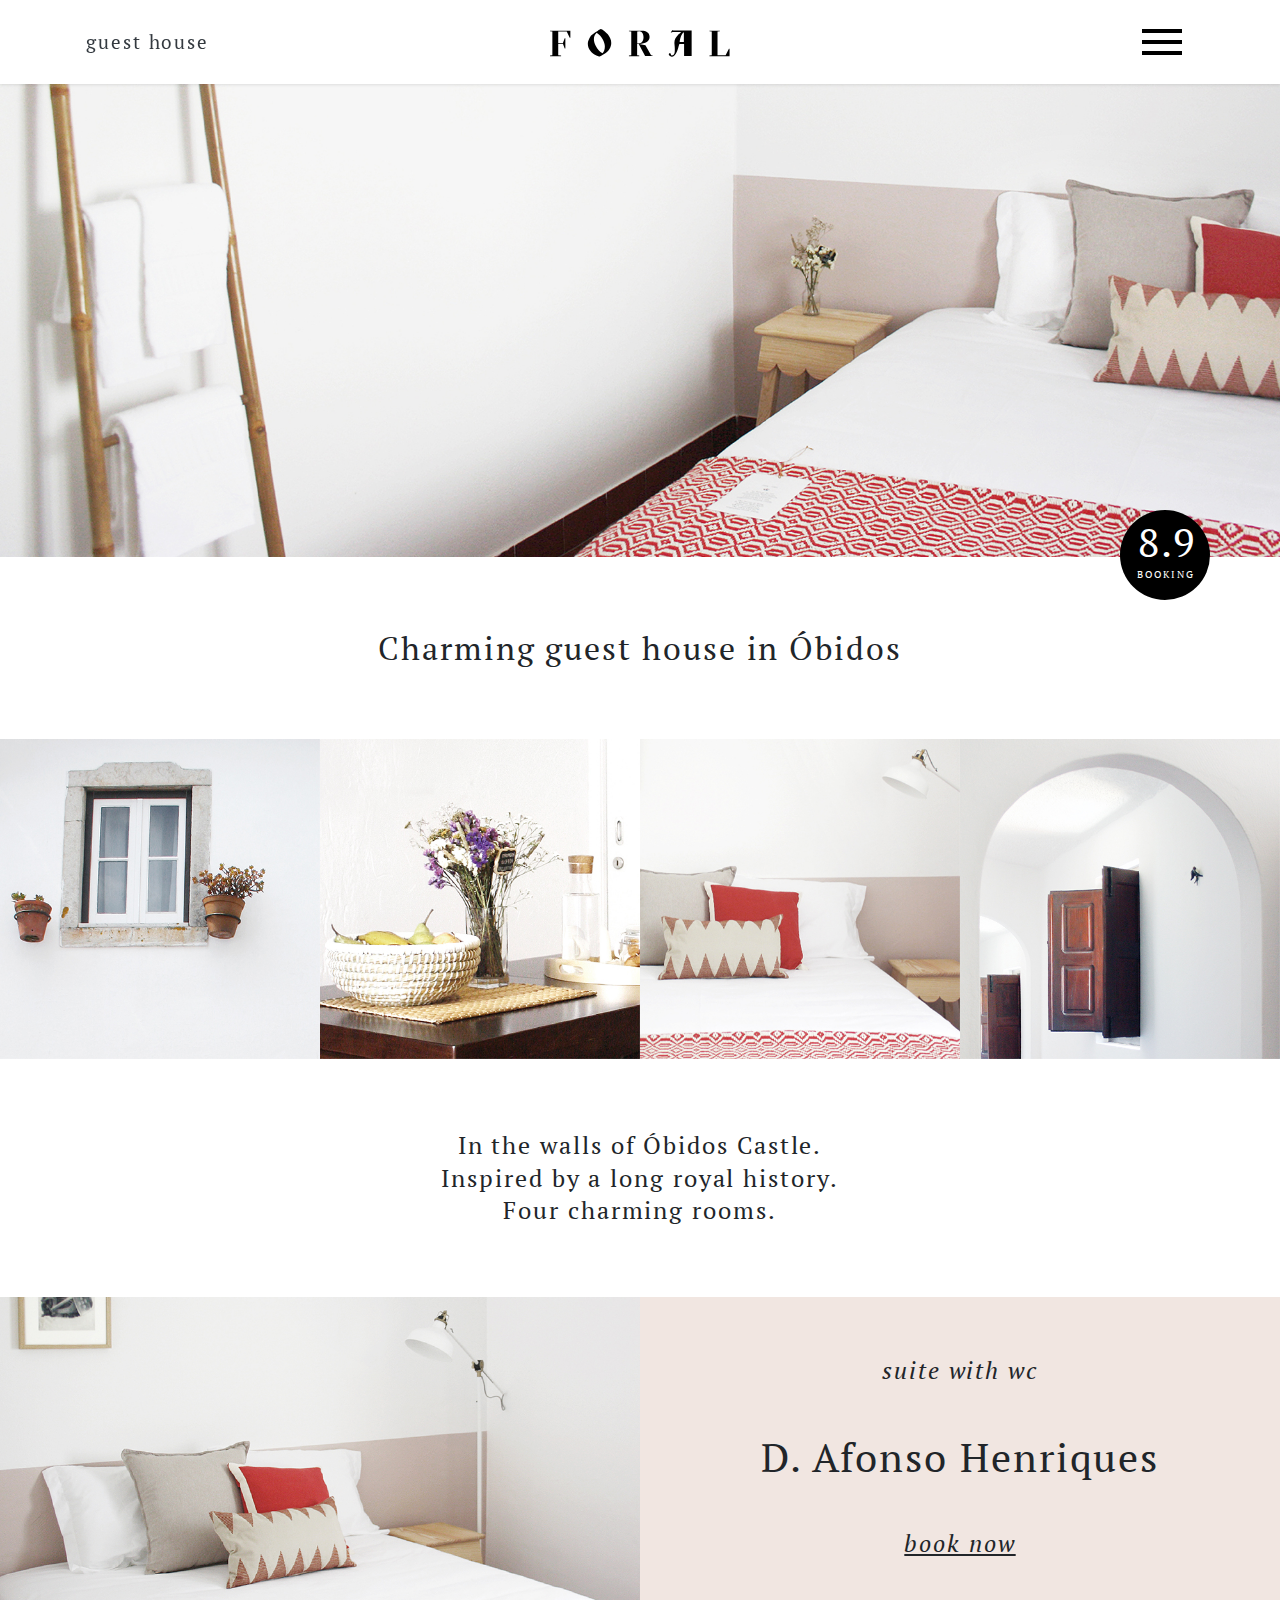
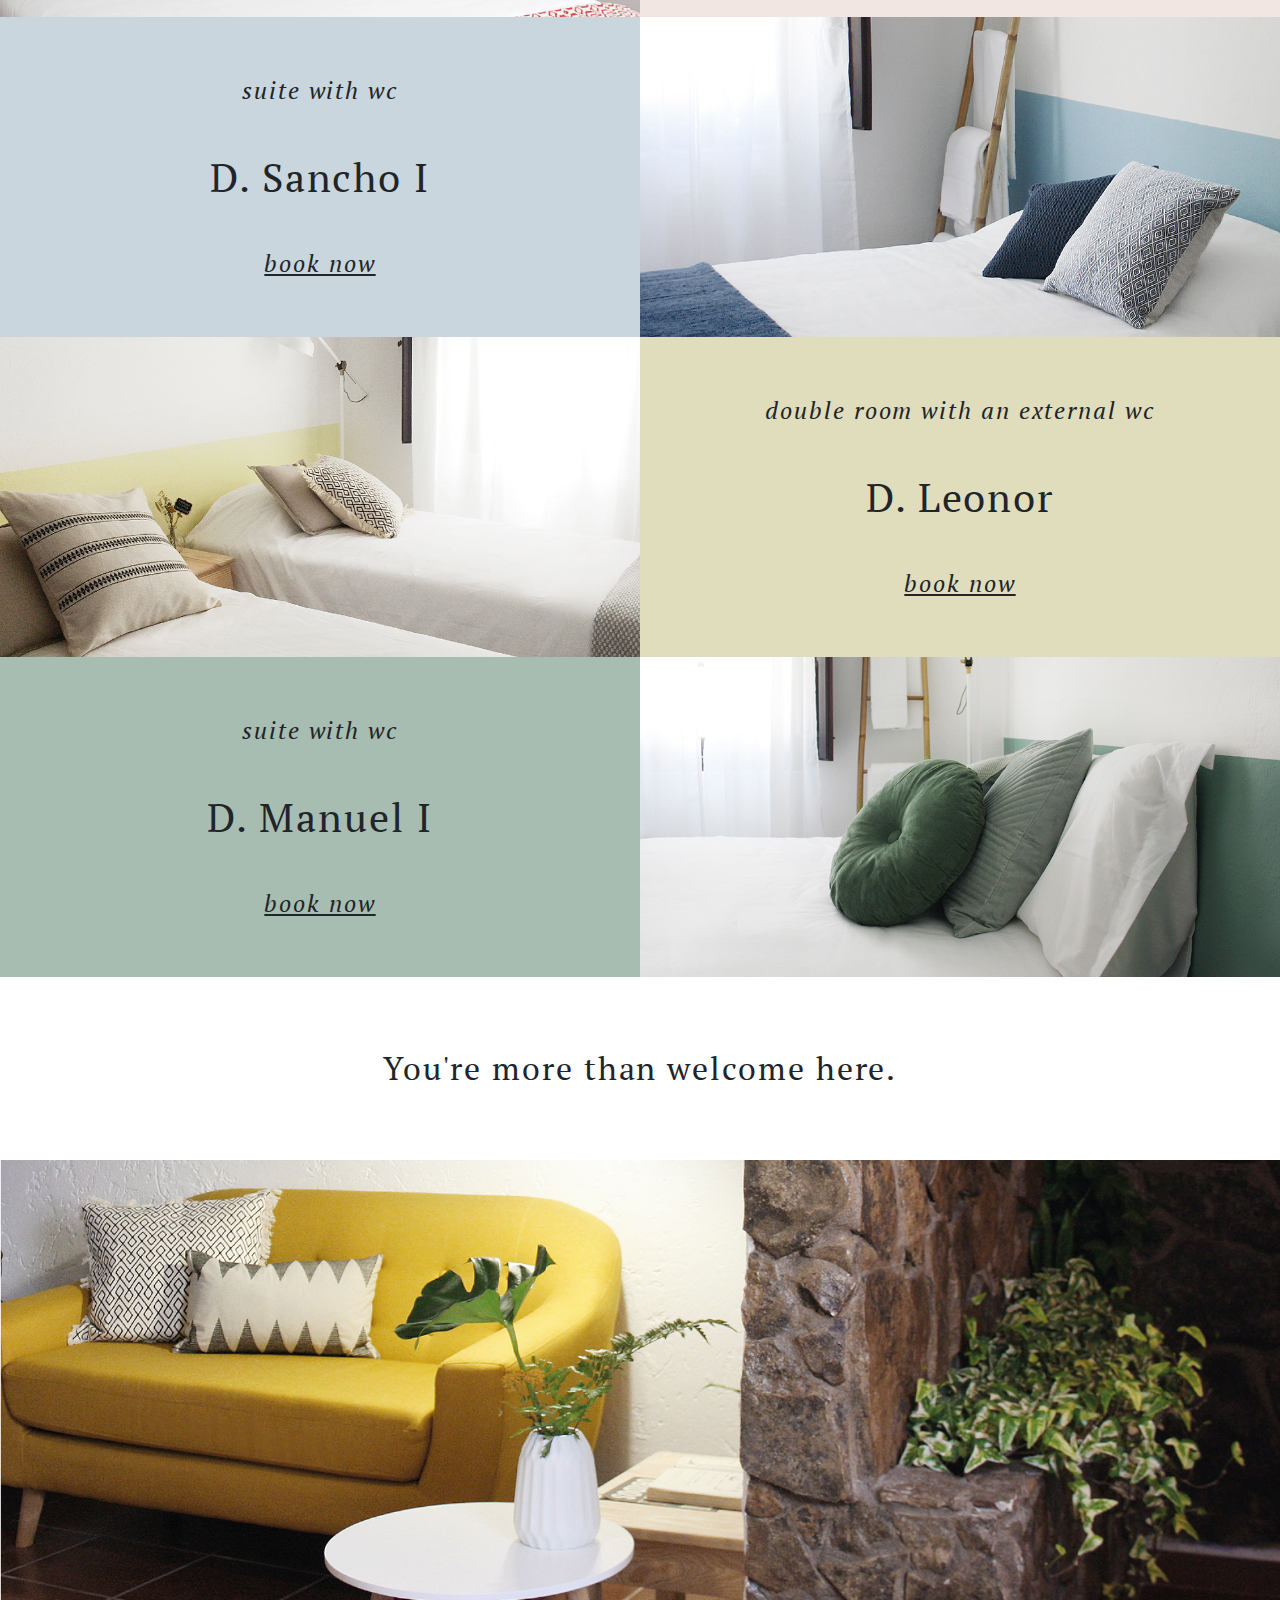
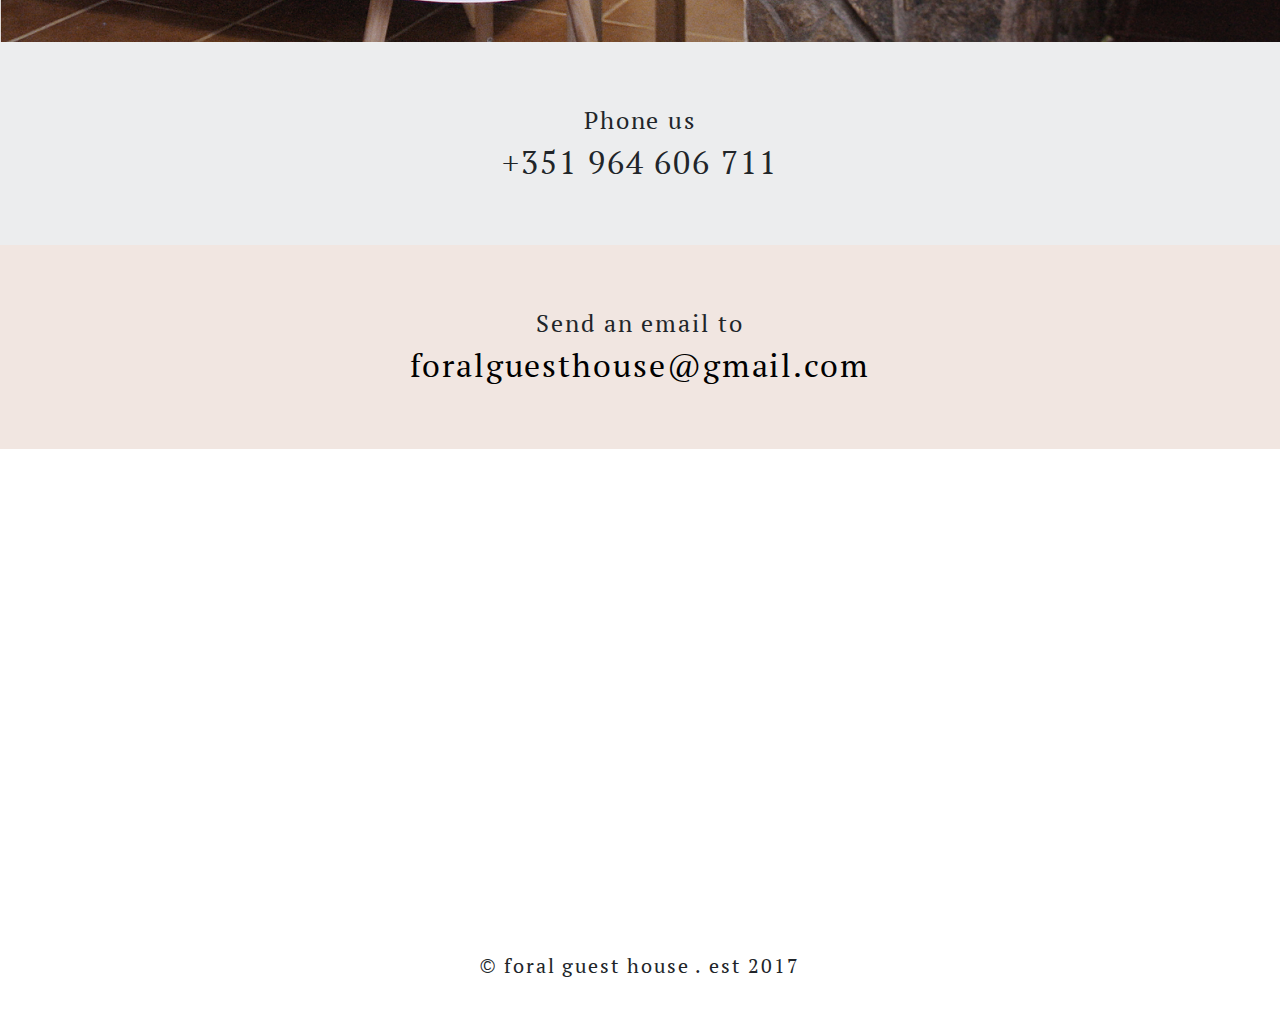
==== guest-house/index.html @ d3334f5c "Adds index page." ====
<!DOCTYPE html><html lang="en"><head><meta charset="utf-8"><meta name="viewport" content="width=device-width,initial-scale=1,shrink-to-fit=no"><title>Foral - Guest House</title><link href="http://adega-do-ramada.com/guest-house/" rel="canonical"><meta property="og:title" content="Foral Guest House"><meta property="og:url" content="http://adega-do-ramada.com/guest-house"><meta property="og:type" content="website"><meta property="og:description" content="Charming guest house in Óbidos."><meta property="og:image" content="images/foral-bedroom.jpg"><link href="https://fonts.googleapis.com/css?family=PT+Serif:400,400i,700" rel="stylesheet"><link rel="stylesheet" href="main.min.css"></head><body><nav class="navbar fixed-top navbar-light bg-white py-md-3 px-md-5"><div class="container px-0 px-md-3"><div class="d-flex align-items-center justify-content-between w-100"><div class="d-none d-md-block w-25"><a href="#" class="text-dark back-to-top">guest house</a></div><div class="w-50 d-flex justify-content-md-center"><a href="#" class="back-to-top"><img class="ar-logo" src="logo.svg" width="180"></a></div><div class="w-25 d-flex justify-content-end dropdown"><button type="button" class="btn btn-light bg-white border-0" data-toggle="dropdown"><img src="../menu.svg" height="40"></button><div class="dropdown-menu dropdown-menu-right border-0 text-center pb-0"><a class="dropdown-item" href="#rooms">rooms</a> <a class="dropdown-item" href="#contacts">book now</a> <a class="dropdown-item" href="#find-us">find us</a><div class="dropdown-divider m-0"></div><a class="dropdown-item py-4" href="/restaurant">restaurant</a><div class="dropdown-divider m-0"></div><div class="py-4"><a href="#" class="back-to-top"><img src="../symbol.svg" height="30"></a></div></div></div></div></div></nav><img src="images/foral-bedroom.jpg" class="img-fluid" alt="Foral Guest House"><div class="container position-relative"><div class="position-absolute rating-wrapper"><div class="rating text-center position-relative"><div class="h1 pl-1">8.9</div><small class="text-uppercase position-absolute">booking</small></div></div><div class="d-flex-column align-items-center justify-content-center my-5"><h2 class="text-center py-4 mb-0">Charming guest house in Óbidos</h2></div></div><div class="row no-gutters"><div class="col-6 col-md-3"><img src="images/foral-1.jpg" class="img-fluid" alt="Foral Guest House"></div><div class="col-6 col-md-3"><img src="images/foral-2.jpg" class="img-fluid" alt="Foral Guest House"></div><div class="col-6 col-md-3"><img src="images/foral-3.jpg" class="img-fluid" alt="Foral Guest House"></div><div class="col-6 col-md-3"><img src="images/foral-4.jpg" class="img-fluid" alt="Foral Guest House"></div></div><div class="d-flex-column align-items-center justify-content-center my-5"><h4 class="text-center mb-1 pt-4 font-weight-thin font-size-sm">In the walls of Óbidos Castle.</h4><h4 class="text-center mb-1 font-weight-thin font-size-sm">Inspired by a long royal history.</h4><h4 class="text-center mb-1 pb-4 font-weight-thin font-size-sm">Four charming rooms.</h4></div><div id="rooms" class="row no-gutters"><div class="col-12 col-md-6"><img src="images/foral-d-afonso-henriques.jpg" class="img-fluid" alt="Foral Guest House"></div><div class="col-12 col-md-6 text-center bg-salmon"><div class="d-flex flex-column align-items-center justify-content-center h-100 py-4 py-md-0"><h4 class="font-weight-thin font-italic m-0 font-size-sm">suite with wc</h4><h2 class="font-weight-normal h1 my-3 my-md-5">D. Afonso Henriques</h2><a class="font-weight-thin font-italic text-underline h4 m-0" href="mailto:foralguesthouse@gmail.com">book now</a></div></div></div><div class="row no-gutters"><div class="col-12 col-md-6 text-center order-1 order-md-0 bg-gray-blue"><div class="d-flex flex-column align-items-center justify-content-center h-100 py-4 py-md-0"><h4 class="font-weight-thin font-italic m-0 font-size-sm">suite with wc</h4><h2 class="font-weight-normal h1 my-3 my-md-5">D. Sancho I</h2><a class="font-weight-thin font-italic text-underline h4 m-0" href="mailto:foralguesthouse@gmail.com">book now</a></div></div><div class="col-12 col-md-6 order-0 order-md-1"><img src="images/foral-d-sancho-i.jpg" class="img-fluid" alt="Foral Guest House"></div></div><div class="row no-gutters"><div class="col-12 col-md-6"><img src="images/foral-d-leonor.jpg" class="img-fluid" alt="Foral Guest House"></div><div class="col-12 col-md-6 text-center bg-gray-yellow"><div class="d-flex flex-column align-items-center justify-content-center h-100 py-4 py-md-0"><h4 class="font-weight-thin font-italic m-0 font-size-sm">double room with an external wc</h4><h2 class="font-weight-normal h1 my-3 my-md-5">D. Leonor</h2><a class="font-weight-thin font-italic text-underline h4 m-0" href="mailto:foralguesthouse@gmail.com">book now</a></div></div></div><div class="row no-gutters"><div class="col-12 col-md-6 text-center order-1 order-md-0 bg-gray-green"><div class="d-flex flex-column align-items-center justify-content-center h-100 py-4 py-md-0"><h4 class="font-weight-thin font-italic m-0 font-size-sm">suite with wc</h4><h2 class="font-weight-normal h1 my-3 my-md-5">D. Manuel I</h2><a class="font-weight-thin font-italic text-underline h4 m-0" href="mailto:foralguesthouse@gmail.com">book now</a></div></div><div class="col-12 col-md-6 order-0 order-md-1"><img src="images/foral-d-manuel-i.jpg" class="img-fluid" alt="Foral Guest House"></div></div><div class="d-flex-column align-items-center justify-content-center my-5"><h2 class="text-center py-4 mb-0">You're more than welcome here.</h2></div><img src="images/foral-5.jpg" class="img-fluid" alt="Foral Guest House"><div id="contacts" class="d-flex-column align-items-center justify-content-center bg-gray py-5"><h4 class="text-center mb-2 mt-3 font-weight-thin">Phone us</h4><h2 class="text-center mb-3 font-weight-normal font-size-sm">+351 964 606 711</h2></div><div class="d-flex-column align-items-center justify-content-center bg-salmon py-5"><h4 class="text-center mb-2 mt-3 font-weight-thin">Send an email to</h4><h2 class="text-center mb-3 font-weight-normal font-size-sm"><a href="mailto:foralguesthouse@gmail.com">foralguesthouse@gmail.com</a></h2></div><div id="find-us" class="row no-gutters"><div class="col"><iframe src="https://www.google.com/maps/embed?pb=!1m18!1m12!1m3!1d3084.8213564713205!2d-9.159544284344445!3d39.360281927130586!2m3!1f0!2f0!3f0!3m2!1i1024!2i768!4f13.1!3m3!1m2!1s0xd18b491d1e4a9e5%3A0xfb65f4c9ac9158db!2sAdega+do+Ramada!5e0!3m2!1sen!2sbe!4v1528040966953" width="100%" height="450" frameborder="0" style="border:0" allowfullscreen></iframe></div></div><div class="d-flex-column align-items-center justify-content-center my-5"><h5 class="w-100 text-center m-0 font-size-sm"><span class="copyright-symbol">&copy;</span> foral guest house . est 2017</h5></div><script src="main.min.js"></script></body></html>
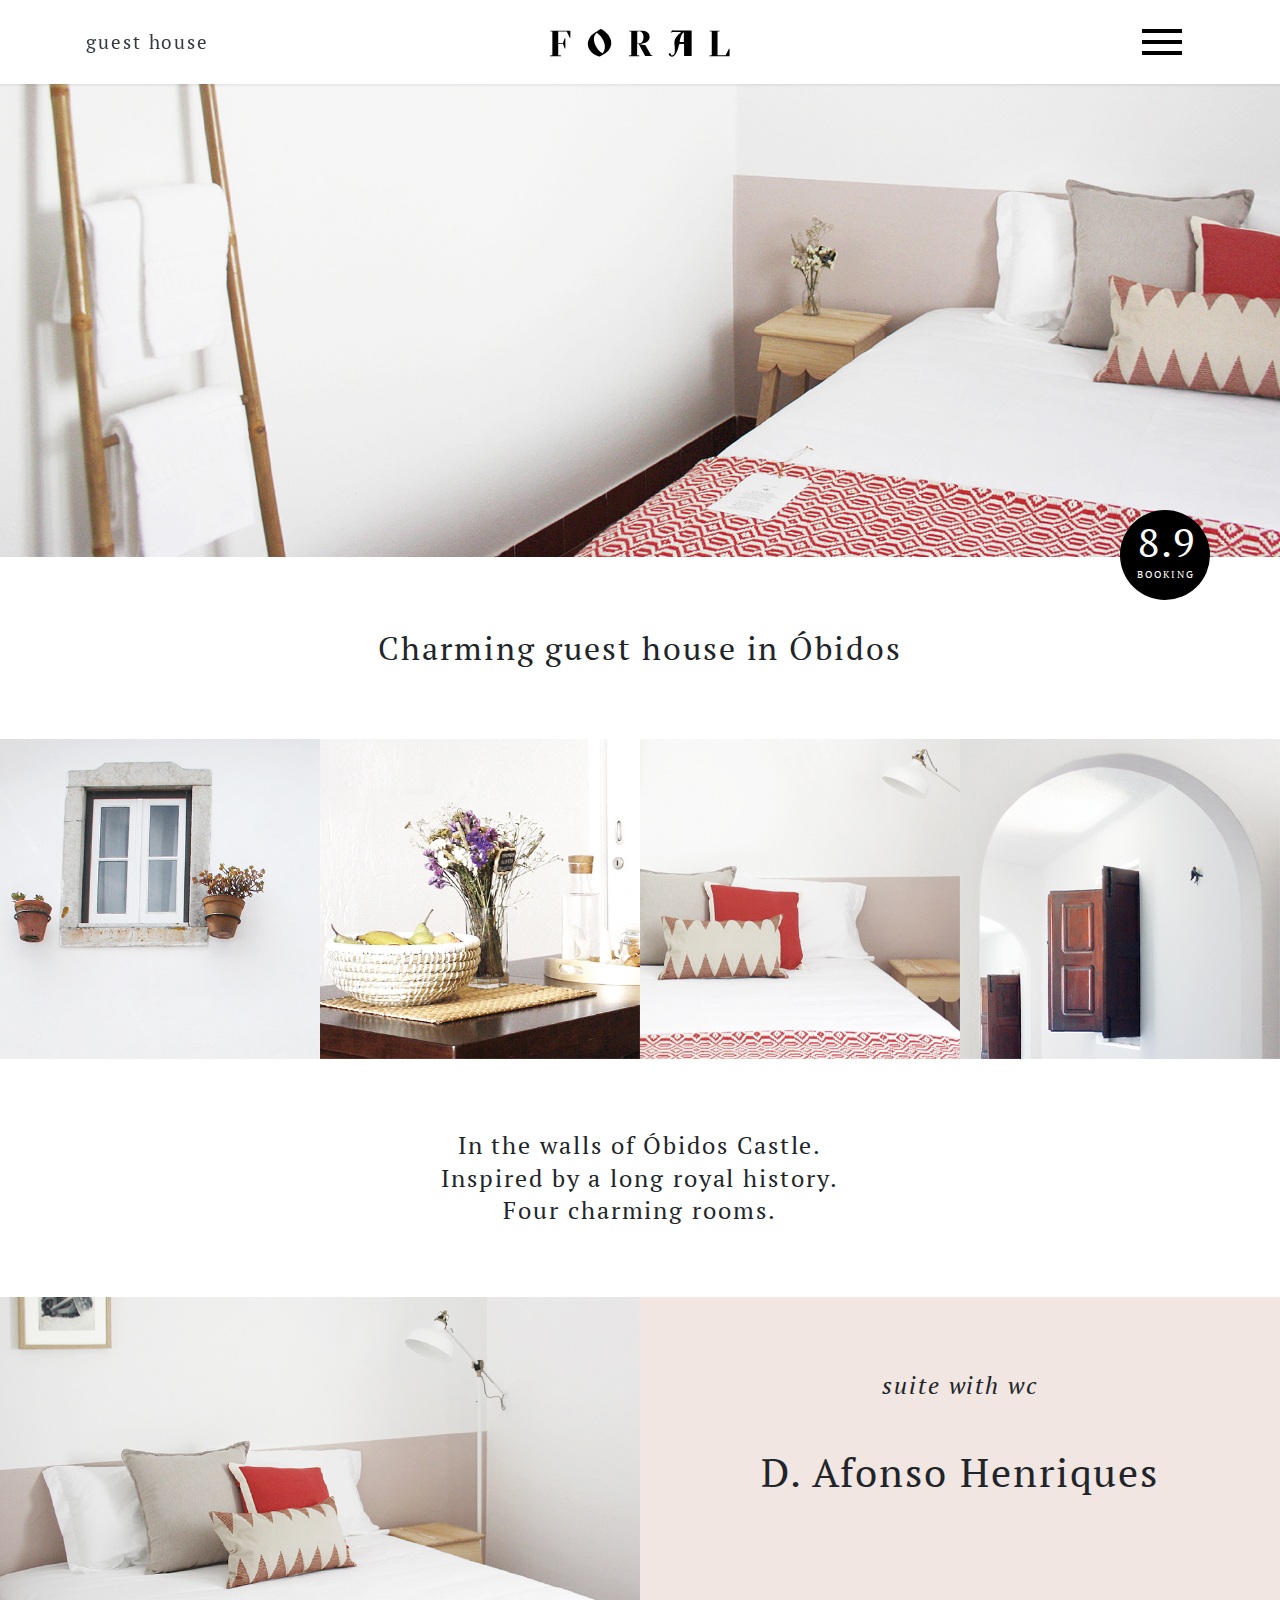
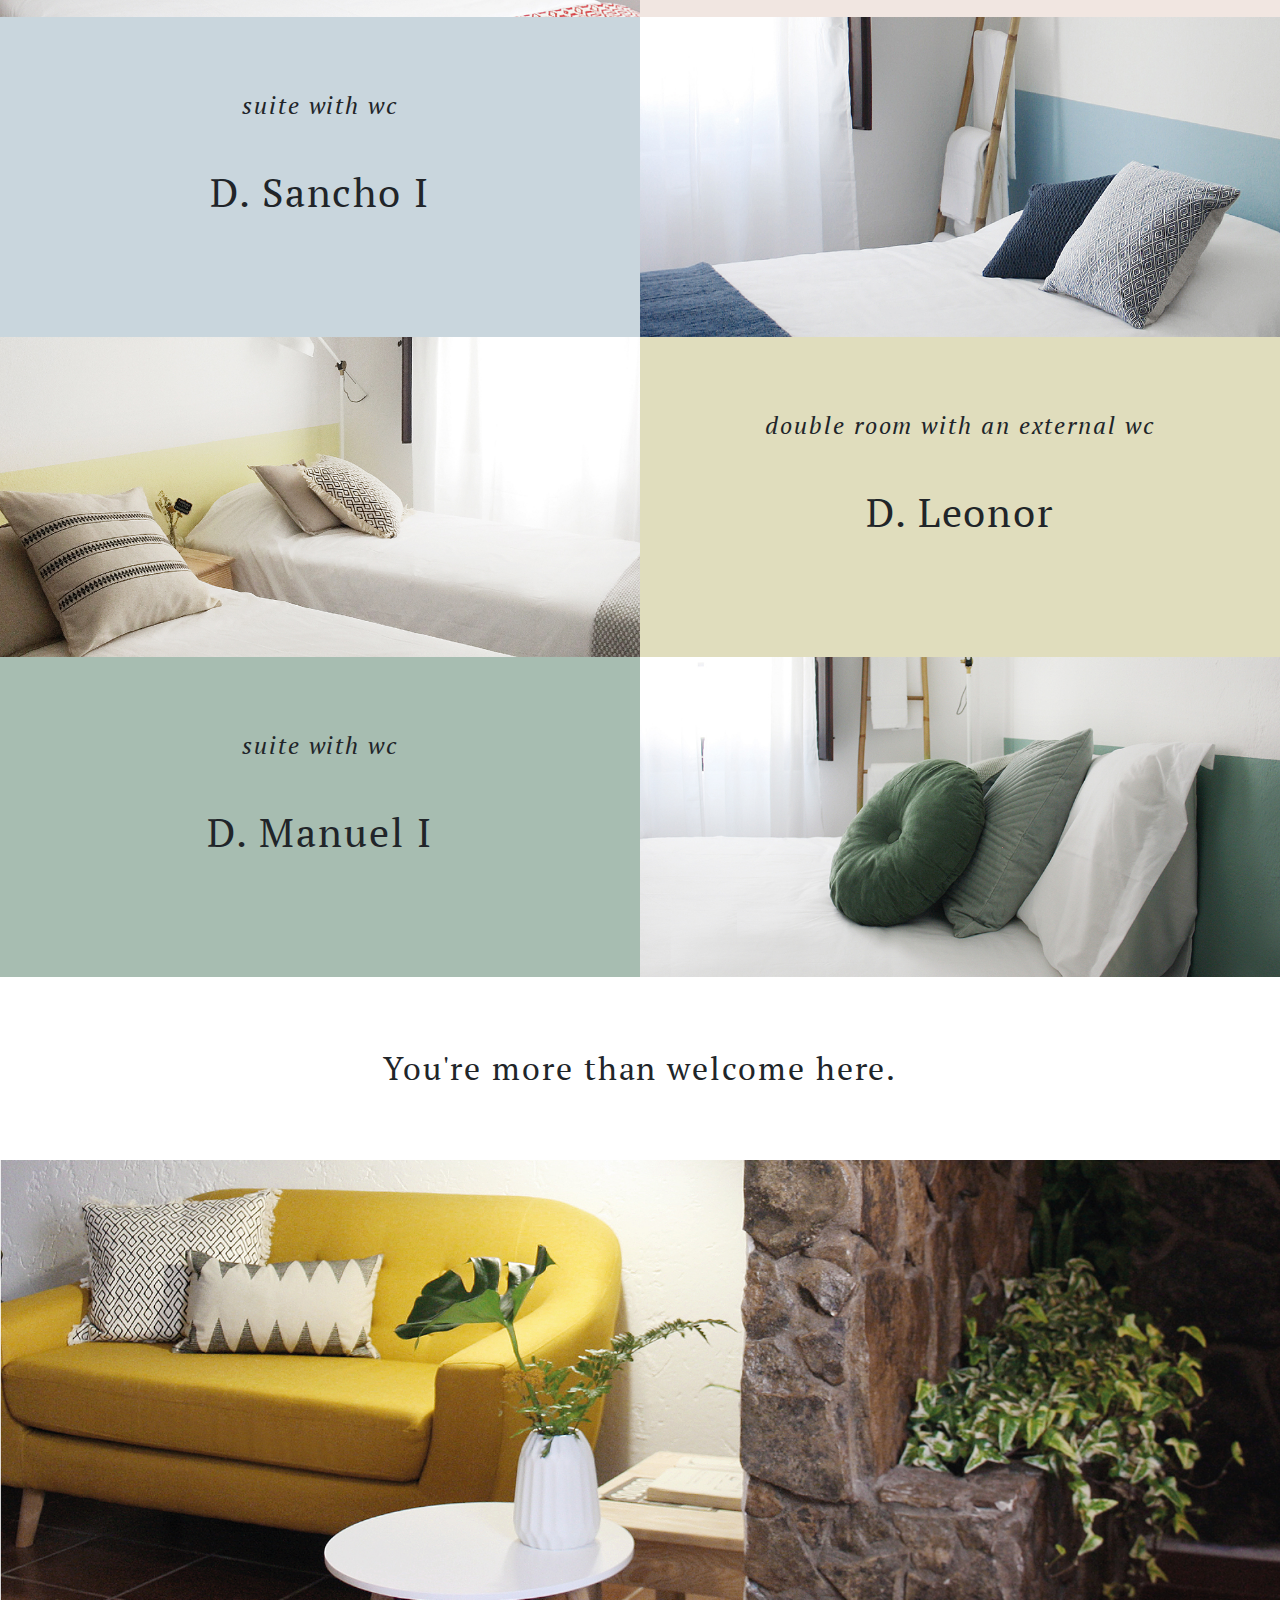
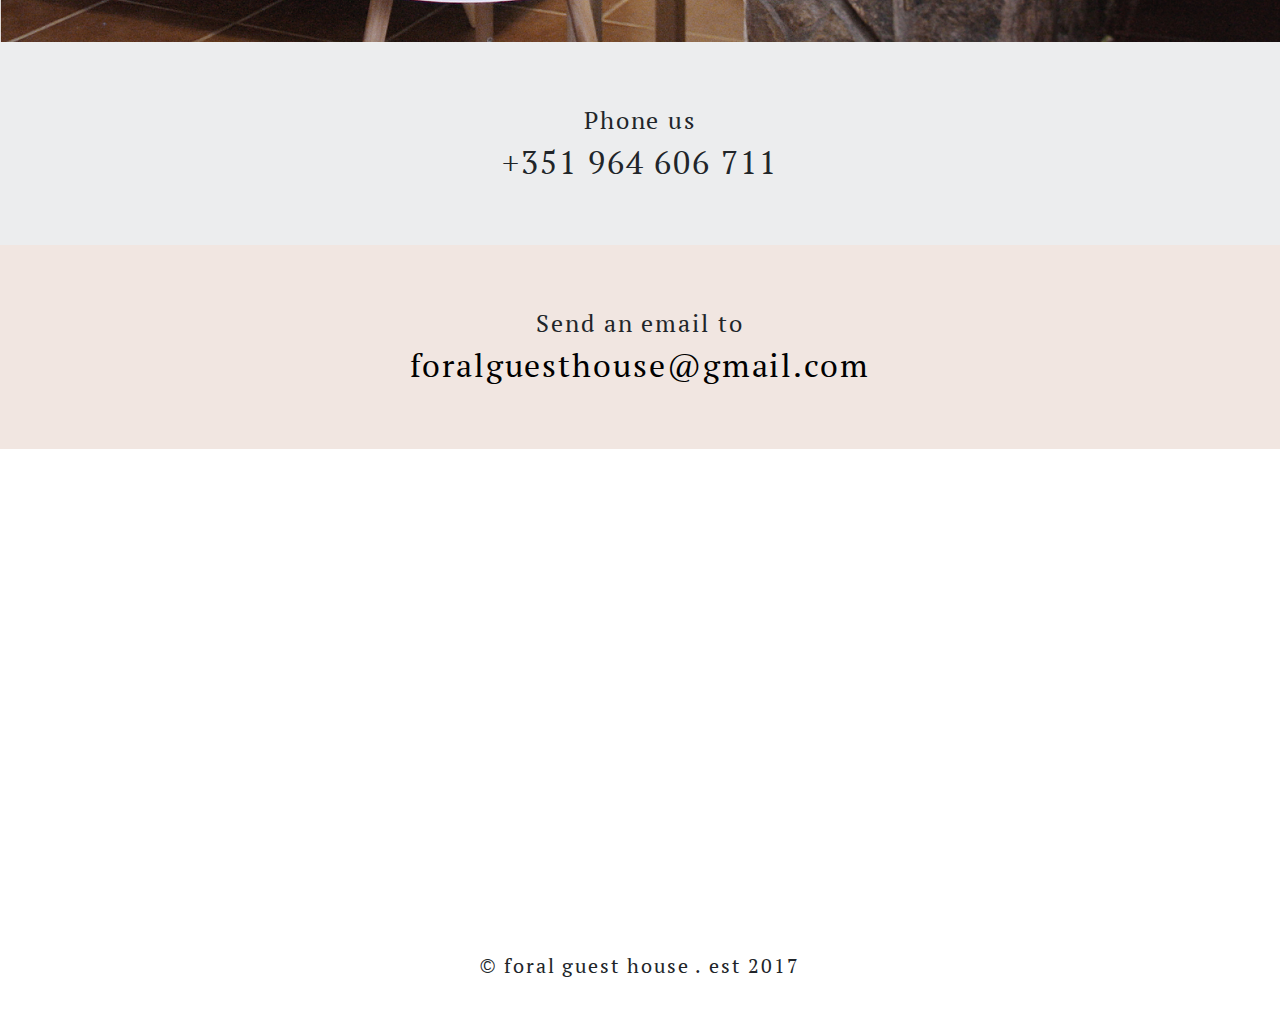
==== commit e3b0ca74: "Remove 'book now' and update index bg image." ====
--- a/guest-house/index.html
+++ b/guest-house/index.html
@@ -1 +1 @@
-<!DOCTYPE html><html lang="en"><head><meta charset="utf-8"><meta name="viewport" content="width=device-width,initial-scale=1,shrink-to-fit=no"><title>Foral - Guest House</title><link href="http://adega-do-ramada.com/guest-house/" rel="canonical"><meta property="og:title" content="Foral Guest House"><meta property="og:url" content="http://adega-do-ramada.com/guest-house"><meta property="og:type" content="website"><meta property="og:description" content="Charming guest house in Óbidos."><meta property="og:image" content="images/foral-bedroom.jpg"><link href="https://fonts.googleapis.com/css?family=PT+Serif:400,400i,700" rel="stylesheet"><link rel="stylesheet" href="main.min.css"></head><body><nav class="navbar fixed-top navbar-light bg-white py-md-3 px-md-5"><div class="container px-0 px-md-3"><div class="d-flex align-items-center justify-content-between w-100"><div class="d-none d-md-block w-25"><a href="#" class="text-dark back-to-top">guest house</a></div><div class="w-50 d-flex justify-content-md-center"><a href="#" class="back-to-top"><img class="ar-logo" src="logo.svg" width="180"></a></div><div class="w-25 d-flex justify-content-end dropdown"><button type="button" class="btn btn-light bg-white border-0" data-toggle="dropdown"><img src="../menu.svg" height="40"></button><div class="dropdown-menu dropdown-menu-right border-0 text-center pb-0"><a class="dropdown-item" href="#rooms">rooms</a> <a class="dropdown-item" href="#contacts">book now</a> <a class="dropdown-item" href="#find-us">find us</a><div class="dropdown-divider m-0"></div><a class="dropdown-item py-4" href="/restaurant">restaurant</a><div class="dropdown-divider m-0"></div><div class="py-4"><a href="#" class="back-to-top"><img src="../symbol.svg" height="30"></a></div></div></div></div></div></nav><img src="images/foral-bedroom.jpg" class="img-fluid" alt="Foral Guest House"><div class="container position-relative"><div class="position-absolute rating-wrapper"><div class="rating text-center position-relative"><div class="h1 pl-1">8.9</div><small class="text-uppercase position-absolute">booking</small></div></div><div class="d-flex-column align-items-center justify-content-center my-5"><h2 class="text-center py-4 mb-0">Charming guest house in Óbidos</h2></div></div><div class="row no-gutters"><div class="col-6 col-md-3"><img src="images/foral-1.jpg" class="img-fluid" alt="Foral Guest House"></div><div class="col-6 col-md-3"><img src="images/foral-2.jpg" class="img-fluid" alt="Foral Guest House"></div><div class="col-6 col-md-3"><img src="images/foral-3.jpg" class="img-fluid" alt="Foral Guest House"></div><div class="col-6 col-md-3"><img src="images/foral-4.jpg" class="img-fluid" alt="Foral Guest House"></div></div><div class="d-flex-column align-items-center justify-content-center my-5"><h4 class="text-center mb-1 pt-4 font-weight-thin font-size-sm">In the walls of Óbidos Castle.</h4><h4 class="text-center mb-1 font-weight-thin font-size-sm">Inspired by a long royal history.</h4><h4 class="text-center mb-1 pb-4 font-weight-thin font-size-sm">Four charming rooms.</h4></div><div id="rooms" class="row no-gutters"><div class="col-12 col-md-6"><img src="images/foral-d-afonso-henriques.jpg" class="img-fluid" alt="Foral Guest House"></div><div class="col-12 col-md-6 text-center bg-salmon"><div class="d-flex flex-column align-items-center justify-content-center h-100 py-4 py-md-0"><h4 class="font-weight-thin font-italic m-0 font-size-sm">suite with wc</h4><h2 class="font-weight-normal h1 my-3 my-md-5">D. Afonso Henriques</h2><a class="font-weight-thin font-italic text-underline h4 m-0" href="mailto:foralguesthouse@gmail.com">book now</a></div></div></div><div class="row no-gutters"><div class="col-12 col-md-6 text-center order-1 order-md-0 bg-gray-blue"><div class="d-flex flex-column align-items-center justify-content-center h-100 py-4 py-md-0"><h4 class="font-weight-thin font-italic m-0 font-size-sm">suite with wc</h4><h2 class="font-weight-normal h1 my-3 my-md-5">D. Sancho I</h2><a class="font-weight-thin font-italic text-underline h4 m-0" href="mailto:foralguesthouse@gmail.com">book now</a></div></div><div class="col-12 col-md-6 order-0 order-md-1"><img src="images/foral-d-sancho-i.jpg" class="img-fluid" alt="Foral Guest House"></div></div><div class="row no-gutters"><div class="col-12 col-md-6"><img src="images/foral-d-leonor.jpg" class="img-fluid" alt="Foral Guest House"></div><div class="col-12 col-md-6 text-center bg-gray-yellow"><div class="d-flex flex-column align-items-center justify-content-center h-100 py-4 py-md-0"><h4 class="font-weight-thin font-italic m-0 font-size-sm">double room with an external wc</h4><h2 class="font-weight-normal h1 my-3 my-md-5">D. Leonor</h2><a class="font-weight-thin font-italic text-underline h4 m-0" href="mailto:foralguesthouse@gmail.com">book now</a></div></div></div><div class="row no-gutters"><div class="col-12 col-md-6 text-center order-1 order-md-0 bg-gray-green"><div class="d-flex flex-column align-items-center justify-content-center h-100 py-4 py-md-0"><h4 class="font-weight-thin font-italic m-0 font-size-sm">suite with wc</h4><h2 class="font-weight-normal h1 my-3 my-md-5">D. Manuel I</h2><a class="font-weight-thin font-italic text-underline h4 m-0" href="mailto:foralguesthouse@gmail.com">book now</a></div></div><div class="col-12 col-md-6 order-0 order-md-1"><img src="images/foral-d-manuel-i.jpg" class="img-fluid" alt="Foral Guest House"></div></div><div class="d-flex-column align-items-center justify-content-center my-5"><h2 class="text-center py-4 mb-0">You're more than welcome here.</h2></div><img src="images/foral-5.jpg" class="img-fluid" alt="Foral Guest House"><div id="contacts" class="d-flex-column align-items-center justify-content-center bg-gray py-5"><h4 class="text-center mb-2 mt-3 font-weight-thin">Phone us</h4><h2 class="text-center mb-3 font-weight-normal font-size-sm">+351 964 606 711</h2></div><div class="d-flex-column align-items-center justify-content-center bg-salmon py-5"><h4 class="text-center mb-2 mt-3 font-weight-thin">Send an email to</h4><h2 class="text-center mb-3 font-weight-normal font-size-sm"><a href="mailto:foralguesthouse@gmail.com">foralguesthouse@gmail.com</a></h2></div><div id="find-us" class="row no-gutters"><div class="col"><iframe src="https://www.google.com/maps/embed?pb=!1m18!1m12!1m3!1d3084.8213564713205!2d-9.159544284344445!3d39.360281927130586!2m3!1f0!2f0!3f0!3m2!1i1024!2i768!4f13.1!3m3!1m2!1s0xd18b491d1e4a9e5%3A0xfb65f4c9ac9158db!2sAdega+do+Ramada!5e0!3m2!1sen!2sbe!4v1528040966953" width="100%" height="450" frameborder="0" style="border:0" allowfullscreen></iframe></div></div><div class="d-flex-column align-items-center justify-content-center my-5"><h5 class="w-100 text-center m-0 font-size-sm"><span class="copyright-symbol">&copy;</span> foral guest house . est 2017</h5></div><script src="main.min.js"></script></body></html>+<!DOCTYPE html><html lang="en"><head><meta charset="utf-8"><meta name="viewport" content="width=device-width,initial-scale=1,shrink-to-fit=no"><title>Foral - Guest House</title><link href="http://adega-do-ramada.com/guest-house/" rel="canonical"><meta property="og:title" content="Foral Guest House"><meta property="og:url" content="http://adega-do-ramada.com/guest-house"><meta property="og:type" content="website"><meta property="og:description" content="Charming guest house in Óbidos."><meta property="og:image" content="images/foral-bedroom.jpg"><link href="https://fonts.googleapis.com/css?family=PT+Serif:400,400i,700" rel="stylesheet"><link rel="stylesheet" href="main.min.css"></head><body><nav class="navbar fixed-top navbar-light bg-white py-md-3 px-md-5"><div class="container px-0 px-md-3"><div class="d-flex align-items-center justify-content-between w-100"><div class="d-none d-md-block w-25"><a href="#" class="text-dark back-to-top">guest house</a></div><div class="w-50 d-flex justify-content-md-center"><a href="#" class="back-to-top"><img class="ar-logo" src="logo.svg" width="180"></a></div><div class="w-25 d-flex justify-content-end dropdown"><button type="button" class="btn btn-light bg-white border-0" data-toggle="dropdown"><img src="../menu.svg" height="40"></button><div class="dropdown-menu dropdown-menu-right border-0 text-center pb-0"><a class="dropdown-item" href="#rooms">rooms</a> <a class="dropdown-item" href="#contacts">book now</a> <a class="dropdown-item" href="#find-us">find us</a><div class="dropdown-divider m-0"></div><a class="dropdown-item py-4" href="/adega-do-ramada/restaurant">restaurant</a><div class="dropdown-divider m-0"></div><div class="py-4"><a href="#" class="back-to-top"><img src="../symbol.svg" height="30"></a></div></div></div></div></div></nav><img src="images/foral-bedroom.jpg" class="img-fluid" alt="Foral Guest House"><div class="container position-relative"><div class="position-absolute rating-wrapper"><div class="rating text-center position-relative"><div class="h1 pl-1">8.9</div><small class="text-uppercase position-absolute">booking</small></div></div><div class="d-flex-column align-items-center justify-content-center my-5"><h2 class="text-center py-4 mb-0">Charming guest house in Óbidos</h2></div></div><div class="row no-gutters"><div class="col-6 col-md-3"><img src="images/foral-1.jpg" class="img-fluid" alt="Foral Guest House"></div><div class="col-6 col-md-3"><img src="images/foral-2.jpg" class="img-fluid" alt="Foral Guest House"></div><div class="col-6 col-md-3"><img src="images/foral-3.jpg" class="img-fluid" alt="Foral Guest House"></div><div class="col-6 col-md-3"><img src="images/foral-4.jpg" class="img-fluid" alt="Foral Guest House"></div></div><div class="d-flex-column align-items-center justify-content-center my-5"><h4 class="text-center mb-1 pt-4 font-weight-thin font-size-sm">In the walls of Óbidos Castle.</h4><h4 class="text-center mb-1 font-weight-thin font-size-sm">Inspired by a long royal history.</h4><h4 class="text-center mb-1 pb-4 font-weight-thin font-size-sm">Four charming rooms.</h4></div><div id="rooms" class="row no-gutters"><div class="col-12 col-md-6"><img src="images/foral-d-afonso-henriques.jpg" class="img-fluid" alt="Foral Guest House"></div><div class="col-12 col-md-6 text-center bg-salmon"><div class="d-flex flex-column align-items-center justify-content-center h-100 py-4 py-md-0"><h4 class="font-weight-thin font-italic m-0 font-size-sm">suite with wc</h4><h2 class="font-weight-normal h1 my-3 my-md-5">D. Afonso Henriques</h2></div></div></div><div class="row no-gutters"><div class="col-12 col-md-6 text-center order-1 order-md-0 bg-gray-blue"><div class="d-flex flex-column align-items-center justify-content-center h-100 py-4 py-md-0"><h4 class="font-weight-thin font-italic m-0 font-size-sm">suite with wc</h4><h2 class="font-weight-normal h1 my-3 my-md-5">D. Sancho I</h2></div></div><div class="col-12 col-md-6 order-0 order-md-1"><img src="images/foral-d-sancho-i.jpg" class="img-fluid" alt="Foral Guest House"></div></div><div class="row no-gutters"><div class="col-12 col-md-6"><img src="images/foral-d-leonor.jpg" class="img-fluid" alt="Foral Guest House"></div><div class="col-12 col-md-6 text-center bg-gray-yellow"><div class="d-flex flex-column align-items-center justify-content-center h-100 py-4 py-md-0"><h4 class="font-weight-thin font-italic m-0 font-size-sm">double room with an external wc</h4><h2 class="font-weight-normal h1 my-3 my-md-5">D. Leonor</h2></div></div></div><div class="row no-gutters"><div class="col-12 col-md-6 text-center order-1 order-md-0 bg-gray-green"><div class="d-flex flex-column align-items-center justify-content-center h-100 py-4 py-md-0"><h4 class="font-weight-thin font-italic m-0 font-size-sm">suite with wc</h4><h2 class="font-weight-normal h1 my-3 my-md-5">D. Manuel I</h2></div></div><div class="col-12 col-md-6 order-0 order-md-1"><img src="images/foral-d-manuel-i.jpg" class="img-fluid" alt="Foral Guest House"></div></div><div class="d-flex-column align-items-center justify-content-center my-5"><h2 class="text-center py-4 mb-0">You're more than welcome here.</h2></div><img src="images/foral-5.jpg" class="img-fluid" alt="Foral Guest House"><div id="contacts" class="d-flex-column align-items-center justify-content-center bg-gray py-5"><h4 class="text-center mb-2 mt-3 font-weight-thin">Phone us</h4><h2 class="text-center mb-3 font-weight-normal font-size-sm">+351 964 606 711</h2></div><div class="d-flex-column align-items-center justify-content-center bg-salmon py-5"><h4 class="text-center mb-2 mt-3 font-weight-thin">Send an email to</h4><h2 class="text-center mb-3 font-weight-normal font-size-sm"><a href="mailto:foralguesthouse@gmail.com">foralguesthouse@gmail.com</a></h2></div><div id="find-us" class="row no-gutters"><div class="col"><iframe src="https://www.google.com/maps/embed?pb=!1m18!1m12!1m3!1d3084.818708826436!2d-9.159609384223632!3d39.360341879502045!2m3!1f0!2f0!3f0!3m2!1i1024!2i768!4f13.1!3m3!1m2!1s0xd18b491cde4cd55%3A0x86ff015f2bed4b22!2sForal+Guest+House+-+Obidos!5e0!3m2!1sen!2sbe!4v1538986620824" width="100%" height="450" frameborder="0" style="border:0" allowfullscreen></iframe></div></div><div class="d-flex-column align-items-center justify-content-center my-5"><h5 class="w-100 text-center m-0 font-size-sm"><span class="copyright-symbol">&copy;</span> foral guest house . est 2017</h5></div><script src="main.min.js"></script></body></html>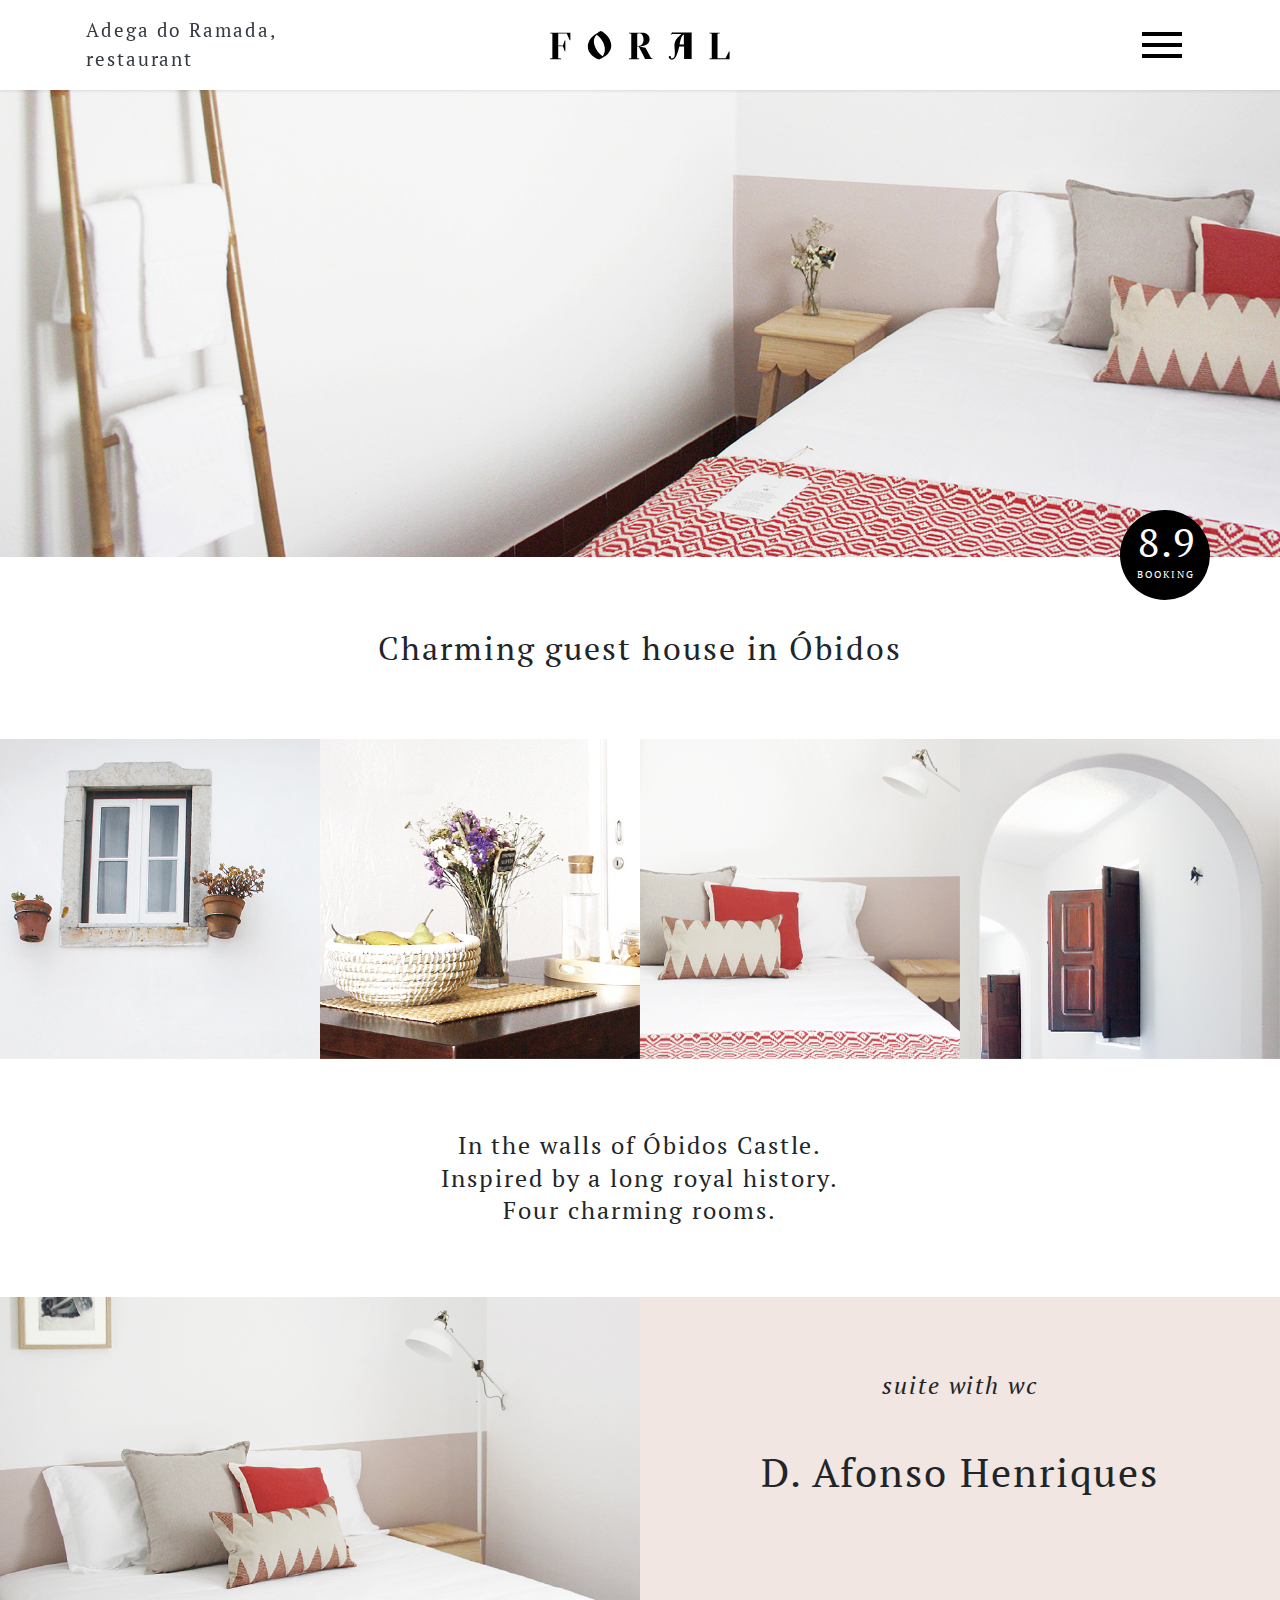
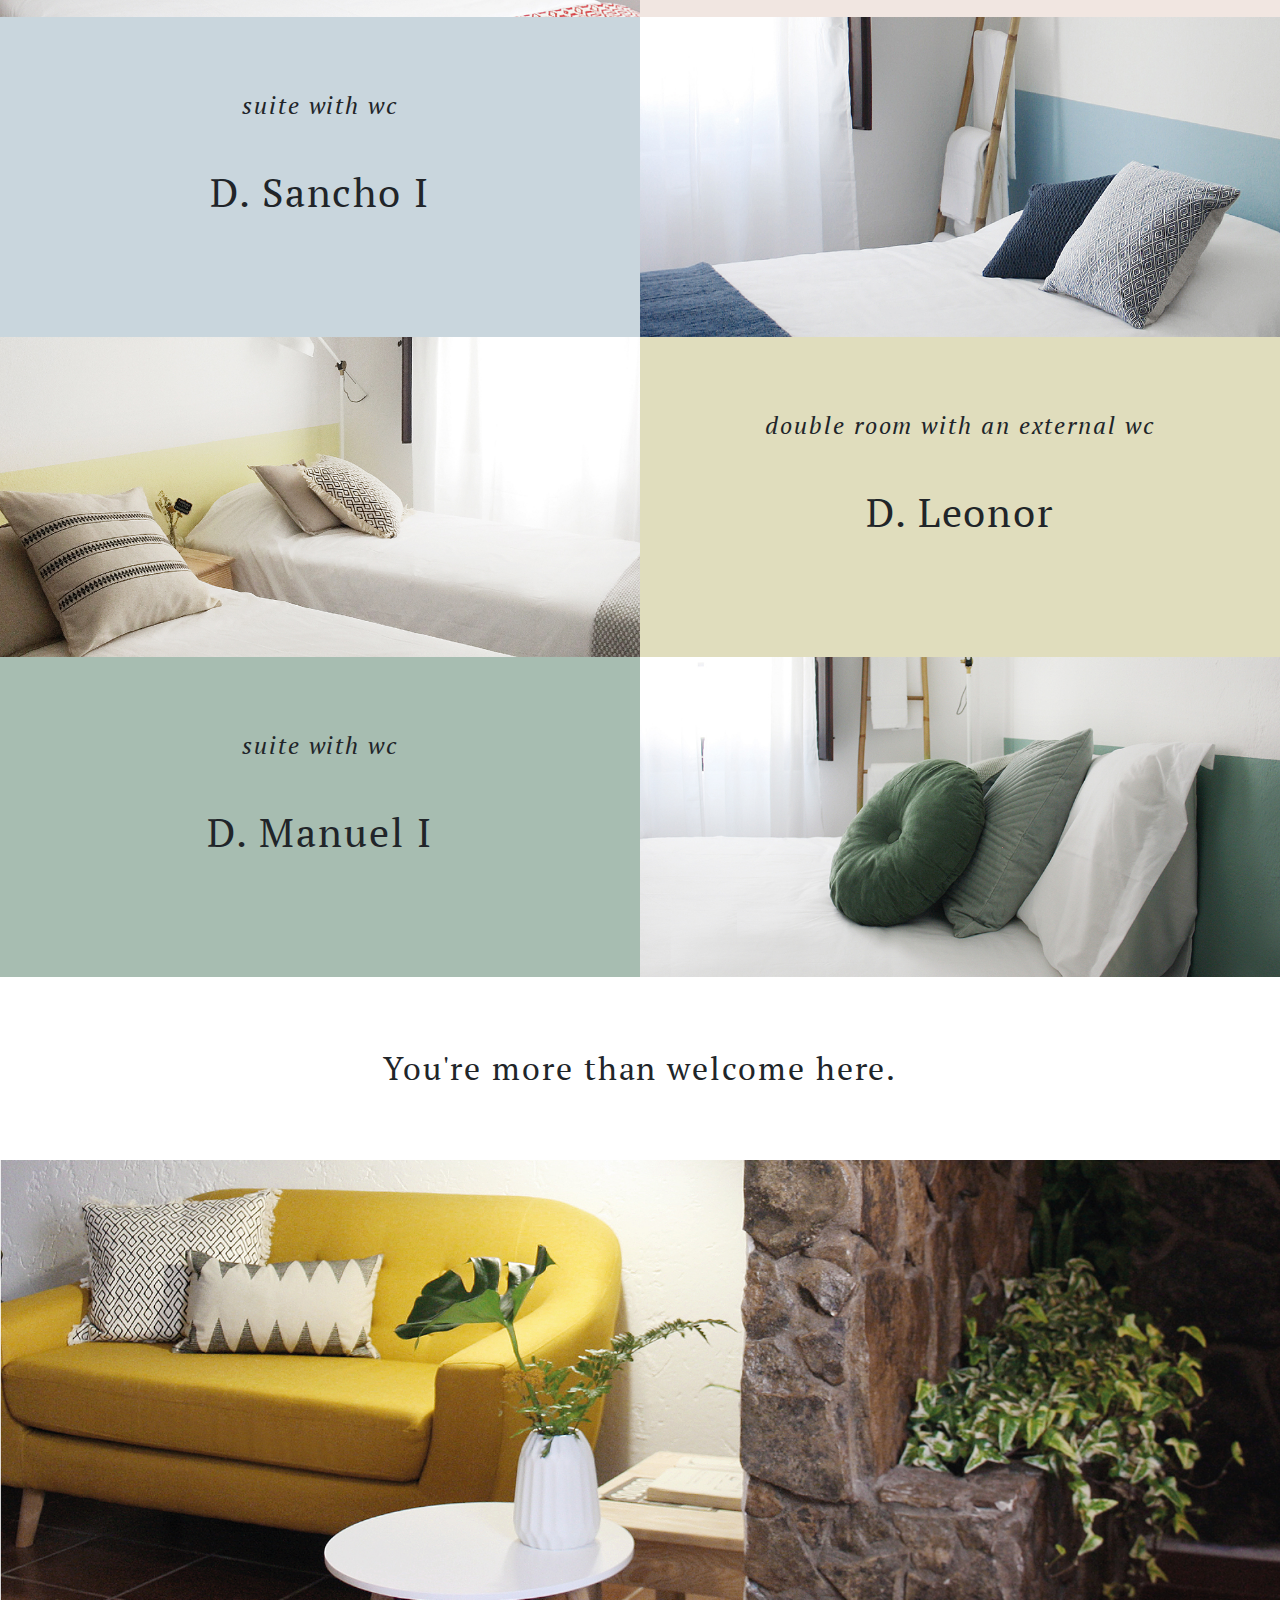
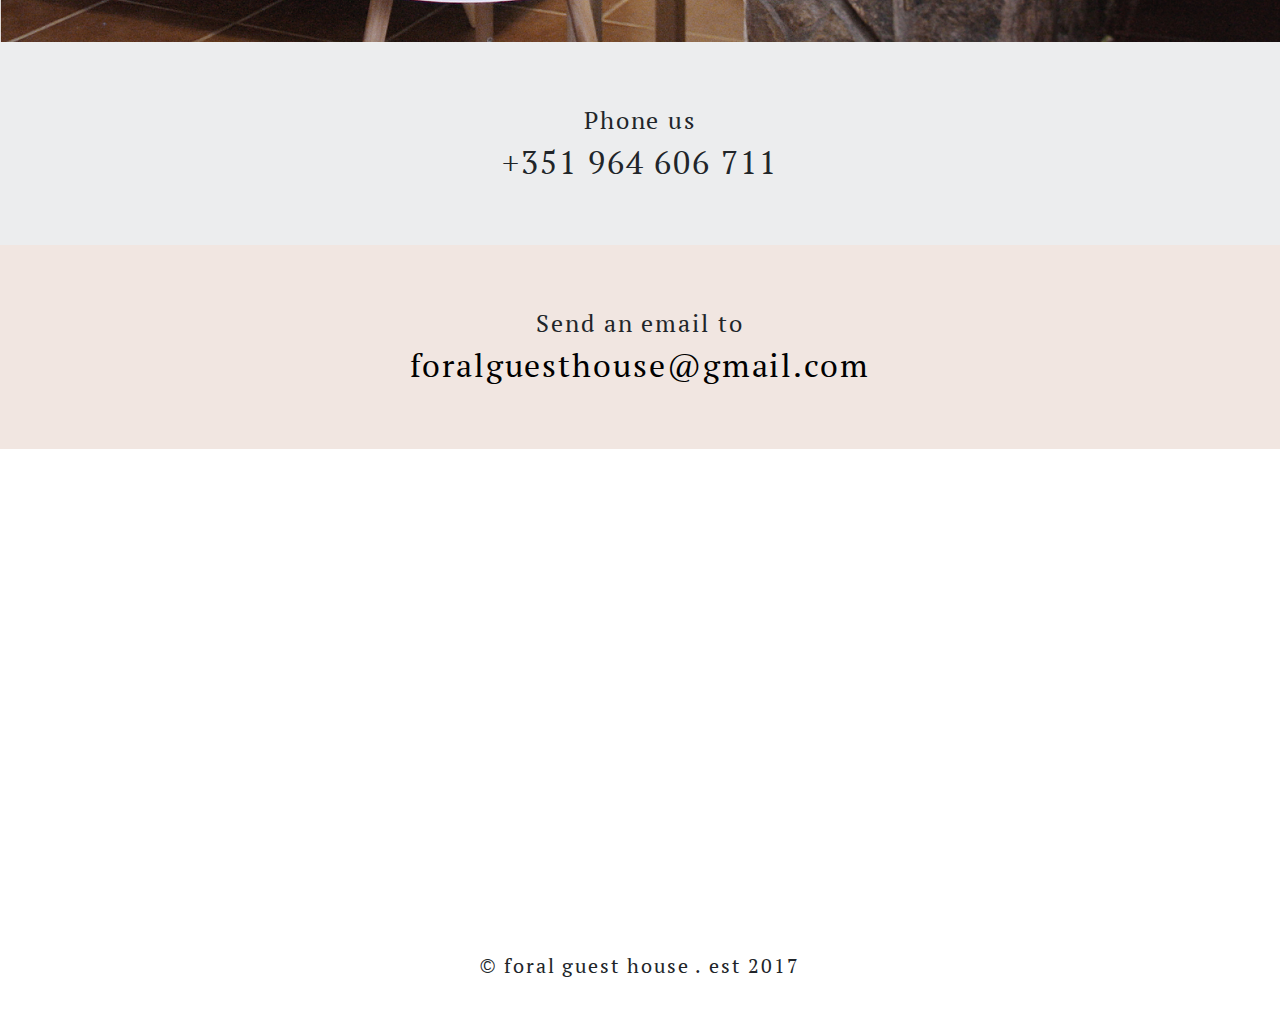
==== commit dab445fe: "Update CNAME and PDF menu." ====
--- a/guest-house/index.html
+++ b/guest-house/index.html
@@ -1 +1 @@
-<!DOCTYPE html><html lang="en"><head><meta charset="utf-8"><meta name="viewport" content="width=device-width,initial-scale=1,shrink-to-fit=no"><title>Foral - Guest House</title><link href="http://adega-do-ramada.com/guest-house/" rel="canonical"><meta property="og:title" content="Foral Guest House"><meta property="og:url" content="http://adega-do-ramada.com/guest-house"><meta property="og:type" content="website"><meta property="og:description" content="Charming guest house in Óbidos."><meta property="og:image" content="images/foral-bedroom.jpg"><link href="https://fonts.googleapis.com/css?family=PT+Serif:400,400i,700" rel="stylesheet"><link rel="stylesheet" href="main.min.css"></head><body><nav class="navbar fixed-top navbar-light bg-white py-md-3 px-md-5"><div class="container px-0 px-md-3"><div class="d-flex align-items-center justify-content-between w-100"><div class="d-none d-md-block w-25"><a href="#" class="text-dark back-to-top">guest house</a></div><div class="w-50 d-flex justify-content-md-center"><a href="#" class="back-to-top"><img class="ar-logo" src="logo.svg" width="180"></a></div><div class="w-25 d-flex justify-content-end dropdown"><button type="button" class="btn btn-light bg-white border-0" data-toggle="dropdown"><img src="../menu.svg" height="40"></button><div class="dropdown-menu dropdown-menu-right border-0 text-center pb-0"><a class="dropdown-item" href="#rooms">rooms</a> <a class="dropdown-item" href="#contacts">book now</a> <a class="dropdown-item" href="#find-us">find us</a><div class="dropdown-divider m-0"></div><a class="dropdown-item py-4" href="/adega-do-ramada/restaurant">restaurant</a><div class="dropdown-divider m-0"></div><div class="py-4"><a href="#" class="back-to-top"><img src="../symbol.svg" height="30"></a></div></div></div></div></div></nav><img src="images/foral-bedroom.jpg" class="img-fluid" alt="Foral Guest House"><div class="container position-relative"><div class="position-absolute rating-wrapper"><div class="rating text-center position-relative"><div class="h1 pl-1">8.9</div><small class="text-uppercase position-absolute">booking</small></div></div><div class="d-flex-column align-items-center justify-content-center my-5"><h2 class="text-center py-4 mb-0">Charming guest house in Óbidos</h2></div></div><div class="row no-gutters"><div class="col-6 col-md-3"><img src="images/foral-1.jpg" class="img-fluid" alt="Foral Guest House"></div><div class="col-6 col-md-3"><img src="images/foral-2.jpg" class="img-fluid" alt="Foral Guest House"></div><div class="col-6 col-md-3"><img src="images/foral-3.jpg" class="img-fluid" alt="Foral Guest House"></div><div class="col-6 col-md-3"><img src="images/foral-4.jpg" class="img-fluid" alt="Foral Guest House"></div></div><div class="d-flex-column align-items-center justify-content-center my-5"><h4 class="text-center mb-1 pt-4 font-weight-thin font-size-sm">In the walls of Óbidos Castle.</h4><h4 class="text-center mb-1 font-weight-thin font-size-sm">Inspired by a long royal history.</h4><h4 class="text-center mb-1 pb-4 font-weight-thin font-size-sm">Four charming rooms.</h4></div><div id="rooms" class="row no-gutters"><div class="col-12 col-md-6"><img src="images/foral-d-afonso-henriques.jpg" class="img-fluid" alt="Foral Guest House"></div><div class="col-12 col-md-6 text-center bg-salmon"><div class="d-flex flex-column align-items-center justify-content-center h-100 py-4 py-md-0"><h4 class="font-weight-thin font-italic m-0 font-size-sm">suite with wc</h4><h2 class="font-weight-normal h1 my-3 my-md-5">D. Afonso Henriques</h2></div></div></div><div class="row no-gutters"><div class="col-12 col-md-6 text-center order-1 order-md-0 bg-gray-blue"><div class="d-flex flex-column align-items-center justify-content-center h-100 py-4 py-md-0"><h4 class="font-weight-thin font-italic m-0 font-size-sm">suite with wc</h4><h2 class="font-weight-normal h1 my-3 my-md-5">D. Sancho I</h2></div></div><div class="col-12 col-md-6 order-0 order-md-1"><img src="images/foral-d-sancho-i.jpg" class="img-fluid" alt="Foral Guest House"></div></div><div class="row no-gutters"><div class="col-12 col-md-6"><img src="images/foral-d-leonor.jpg" class="img-fluid" alt="Foral Guest House"></div><div class="col-12 col-md-6 text-center bg-gray-yellow"><div class="d-flex flex-column align-items-center justify-content-center h-100 py-4 py-md-0"><h4 class="font-weight-thin font-italic m-0 font-size-sm">double room with an external wc</h4><h2 class="font-weight-normal h1 my-3 my-md-5">D. Leonor</h2></div></div></div><div class="row no-gutters"><div class="col-12 col-md-6 text-center order-1 order-md-0 bg-gray-green"><div class="d-flex flex-column align-items-center justify-content-center h-100 py-4 py-md-0"><h4 class="font-weight-thin font-italic m-0 font-size-sm">suite with wc</h4><h2 class="font-weight-normal h1 my-3 my-md-5">D. Manuel I</h2></div></div><div class="col-12 col-md-6 order-0 order-md-1"><img src="images/foral-d-manuel-i.jpg" class="img-fluid" alt="Foral Guest House"></div></div><div class="d-flex-column align-items-center justify-content-center my-5"><h2 class="text-center py-4 mb-0">You're more than welcome here.</h2></div><img src="images/foral-5.jpg" class="img-fluid" alt="Foral Guest House"><div id="contacts" class="d-flex-column align-items-center justify-content-center bg-gray py-5"><h4 class="text-center mb-2 mt-3 font-weight-thin">Phone us</h4><h2 class="text-center mb-3 font-weight-normal font-size-sm">+351 964 606 711</h2></div><div class="d-flex-column align-items-center justify-content-center bg-salmon py-5"><h4 class="text-center mb-2 mt-3 font-weight-thin">Send an email to</h4><h2 class="text-center mb-3 font-weight-normal font-size-sm"><a href="mailto:foralguesthouse@gmail.com">foralguesthouse@gmail.com</a></h2></div><div id="find-us" class="row no-gutters"><div class="col"><iframe src="https://www.google.com/maps/embed?pb=!1m18!1m12!1m3!1d3084.818708826436!2d-9.159609384223632!3d39.360341879502045!2m3!1f0!2f0!3f0!3m2!1i1024!2i768!4f13.1!3m3!1m2!1s0xd18b491cde4cd55%3A0x86ff015f2bed4b22!2sForal+Guest+House+-+Obidos!5e0!3m2!1sen!2sbe!4v1538986620824" width="100%" height="450" frameborder="0" style="border:0" allowfullscreen></iframe></div></div><div class="d-flex-column align-items-center justify-content-center my-5"><h5 class="w-100 text-center m-0 font-size-sm"><span class="copyright-symbol">&copy;</span> foral guest house . est 2017</h5></div><script src="main.min.js"></script></body></html>+<!DOCTYPE html><html lang="en"><head><meta charset="utf-8"><meta name="viewport" content="width=device-width,initial-scale=1,shrink-to-fit=no"><title>Foral - Guest House</title><link href="http://adega-do-ramada.com/guest-house/" rel="canonical"><meta property="og:title" content="Foral Guest House"><meta property="og:url" content="http://adega-do-ramada.com/guest-house"><meta property="og:type" content="website"><meta property="og:description" content="Charming guest house in Óbidos."><meta property="og:image" content="images/foral-bedroom.jpg"><link href="https://fonts.googleapis.com/css?family=PT+Serif:400,400i,700" rel="stylesheet"><link rel="stylesheet" href="main.min.css"></head><body><nav class="navbar fixed-top navbar-light bg-white py-md-3 px-md-5"><div class="container px-0 px-md-3"><div class="d-flex align-items-center justify-content-between w-100"><div class="d-none d-md-block w-25"><a href="#" class="text-dark back-to-top">Adega do Ramada, restaurant</a></div><div class="w-50 d-flex justify-content-md-center"><a href="#" class="back-to-top"><img class="ar-logo" src="logo.svg" width="180"></a></div><div class="w-25 d-flex justify-content-end dropdown"><button type="button" class="btn btn-light bg-white border-0" data-toggle="dropdown"><img src="../menu.svg" height="40"></button><div class="dropdown-menu dropdown-menu-right border-0 text-center pb-0"><a class="dropdown-item" href="#rooms">rooms</a> <a class="dropdown-item" href="#contacts">book now</a> <a class="dropdown-item" href="#find-us">find us</a><div class="dropdown-divider m-0"></div><a class="dropdown-item py-4" href="/restaurant">restaurant</a><div class="dropdown-divider m-0"></div><div class="py-4"><a href="#" class="back-to-top"><img src="../symbol.svg" height="30"></a></div></div></div></div></div></nav><img src="images/foral-bedroom.jpg" class="img-fluid" alt="Foral Guest House"><div class="container position-relative"><div class="position-absolute rating-wrapper"><div class="rating text-center position-relative"><div class="h1 pl-1">8.9</div><small class="text-uppercase position-absolute">booking</small></div></div><div class="d-flex-column align-items-center justify-content-center my-5"><h2 class="text-center py-4 mb-0">Charming guest house in Óbidos</h2></div></div><div class="row no-gutters"><div class="col-6 col-md-3"><img src="images/foral-1.jpg" class="img-fluid" alt="Foral Guest House"></div><div class="col-6 col-md-3"><img src="images/foral-2.jpg" class="img-fluid" alt="Foral Guest House"></div><div class="col-6 col-md-3"><img src="images/foral-3.jpg" class="img-fluid" alt="Foral Guest House"></div><div class="col-6 col-md-3"><img src="images/foral-4.jpg" class="img-fluid" alt="Foral Guest House"></div></div><div class="d-flex-column align-items-center justify-content-center my-5"><h4 class="text-center mb-1 pt-4 font-weight-thin font-size-sm">In the walls of Óbidos Castle.</h4><h4 class="text-center mb-1 font-weight-thin font-size-sm">Inspired by a long royal history.</h4><h4 class="text-center mb-1 pb-4 font-weight-thin font-size-sm">Four charming rooms.</h4></div><div id="rooms" class="row no-gutters"><div class="col-12 col-md-6"><img src="images/foral-d-afonso-henriques.jpg" class="img-fluid" alt="Foral Guest House"></div><div class="col-12 col-md-6 text-center bg-salmon"><div class="d-flex flex-column align-items-center justify-content-center h-100 py-4 py-md-0"><h4 class="font-weight-thin font-italic m-0 font-size-sm">suite with wc</h4><h2 class="font-weight-normal h1 my-3 my-md-5">D. Afonso Henriques</h2></div></div></div><div class="row no-gutters"><div class="col-12 col-md-6 text-center order-1 order-md-0 bg-gray-blue"><div class="d-flex flex-column align-items-center justify-content-center h-100 py-4 py-md-0"><h4 class="font-weight-thin font-italic m-0 font-size-sm">suite with wc</h4><h2 class="font-weight-normal h1 my-3 my-md-5">D. Sancho I</h2></div></div><div class="col-12 col-md-6 order-0 order-md-1"><img src="images/foral-d-sancho-i.jpg" class="img-fluid" alt="Foral Guest House"></div></div><div class="row no-gutters"><div class="col-12 col-md-6"><img src="images/foral-d-leonor.jpg" class="img-fluid" alt="Foral Guest House"></div><div class="col-12 col-md-6 text-center bg-gray-yellow"><div class="d-flex flex-column align-items-center justify-content-center h-100 py-4 py-md-0"><h4 class="font-weight-thin font-italic m-0 font-size-sm">double room with an external wc</h4><h2 class="font-weight-normal h1 my-3 my-md-5">D. Leonor</h2></div></div></div><div class="row no-gutters"><div class="col-12 col-md-6 text-center order-1 order-md-0 bg-gray-green"><div class="d-flex flex-column align-items-center justify-content-center h-100 py-4 py-md-0"><h4 class="font-weight-thin font-italic m-0 font-size-sm">suite with wc</h4><h2 class="font-weight-normal h1 my-3 my-md-5">D. Manuel I</h2></div></div><div class="col-12 col-md-6 order-0 order-md-1"><img src="images/foral-d-manuel-i.jpg" class="img-fluid" alt="Foral Guest House"></div></div><div class="d-flex-column align-items-center justify-content-center my-5"><h2 class="text-center py-4 mb-0">You're more than welcome here.</h2></div><img src="images/foral-5.jpg" class="img-fluid" alt="Foral Guest House"><div id="contacts" class="d-flex-column align-items-center justify-content-center bg-gray py-5"><h4 class="text-center mb-2 mt-3 font-weight-thin">Phone us</h4><h2 class="text-center mb-3 font-weight-normal font-size-sm">+351 964 606 711</h2></div><div class="d-flex-column align-items-center justify-content-center bg-salmon py-5"><h4 class="text-center mb-2 mt-3 font-weight-thin">Send an email to</h4><h2 class="text-center mb-3 font-weight-normal font-size-sm"><a href="mailto:foralguesthouse@gmail.com">foralguesthouse@gmail.com</a></h2></div><div id="find-us" class="row no-gutters"><div class="col"><iframe src="https://www.google.com/maps/embed?pb=!1m18!1m12!1m3!1d3084.818708826436!2d-9.159609384223632!3d39.360341879502045!2m3!1f0!2f0!3f0!3m2!1i1024!2i768!4f13.1!3m3!1m2!1s0xd18b491cde4cd55%3A0x86ff015f2bed4b22!2sForal+Guest+House+-+Obidos!5e0!3m2!1sen!2sbe!4v1538986620824" width="100%" height="450" frameborder="0" style="border:0" allowfullscreen></iframe></div></div><div class="d-flex-column align-items-center justify-content-center my-5"><h5 class="w-100 text-center m-0 font-size-sm"><span class="copyright-symbol">&copy;</span> foral guest house . est 2017</h5></div><script src="main.min.js"></script></body></html>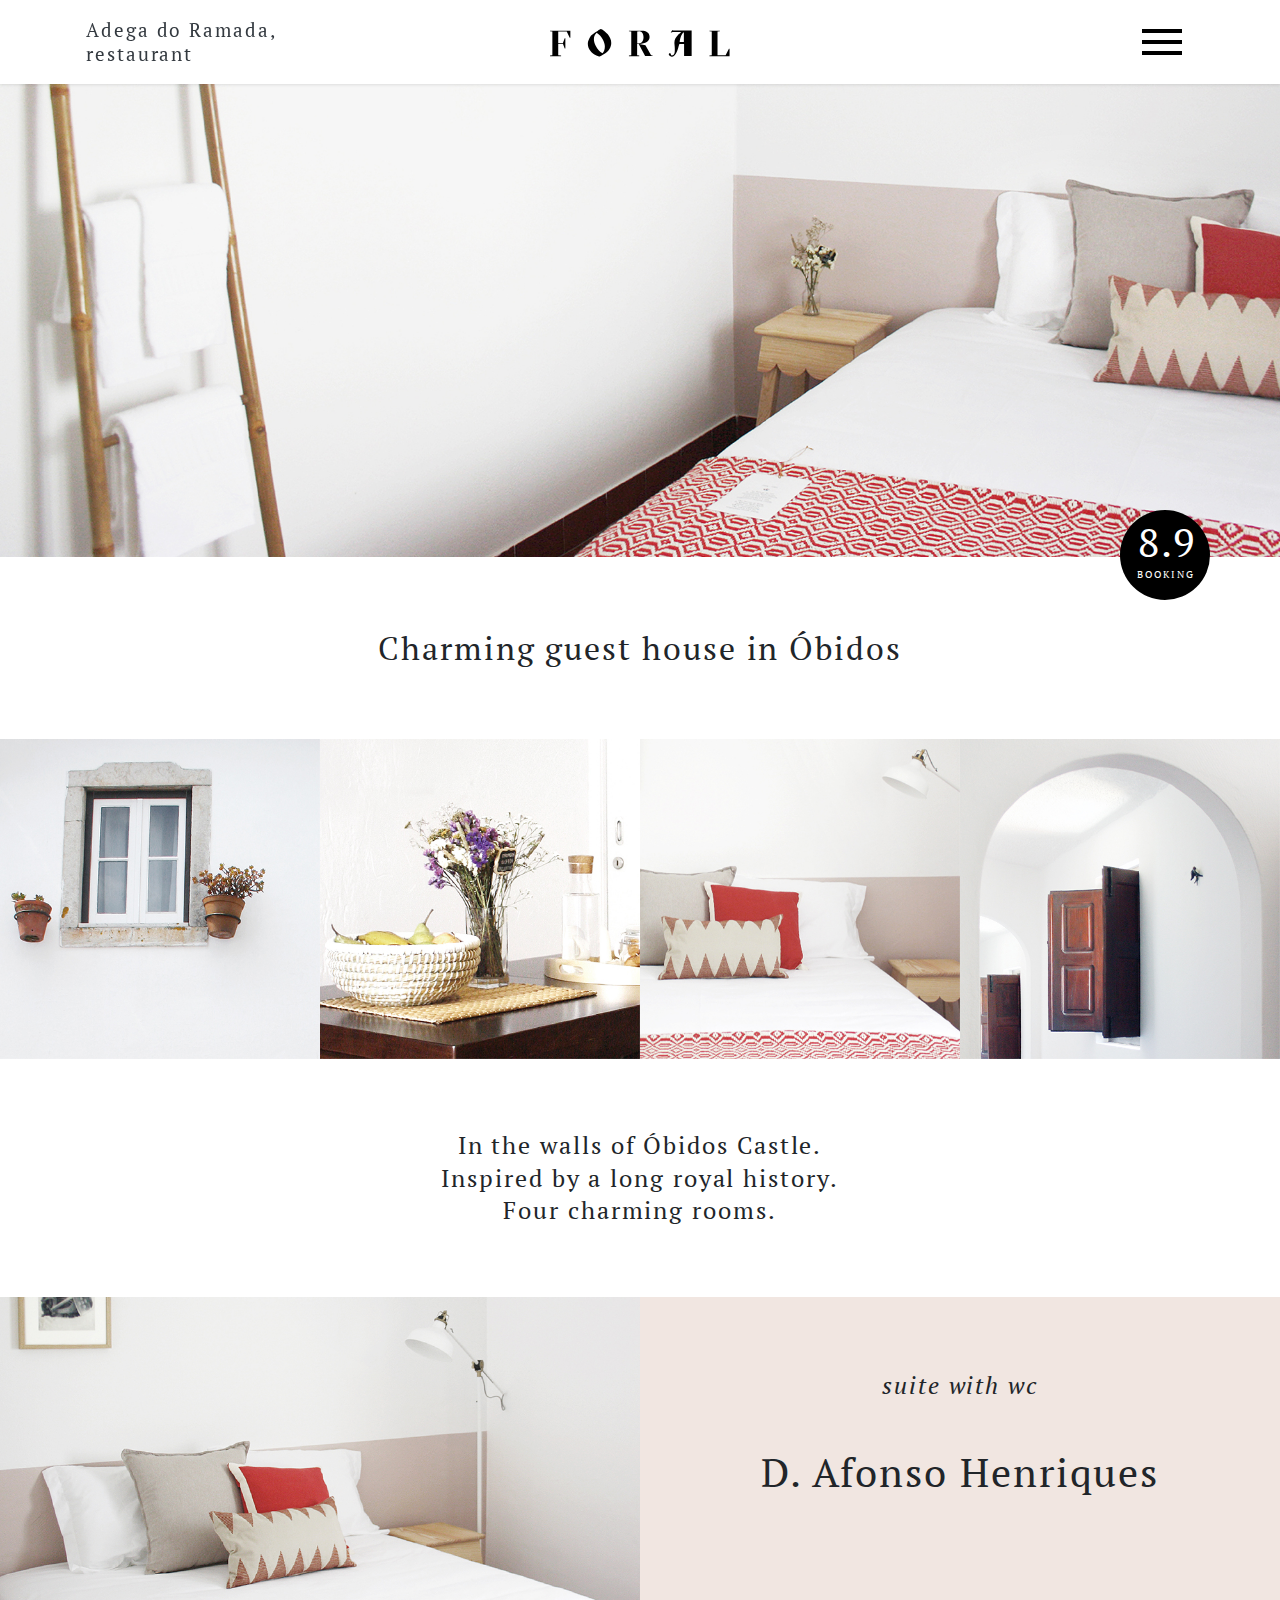
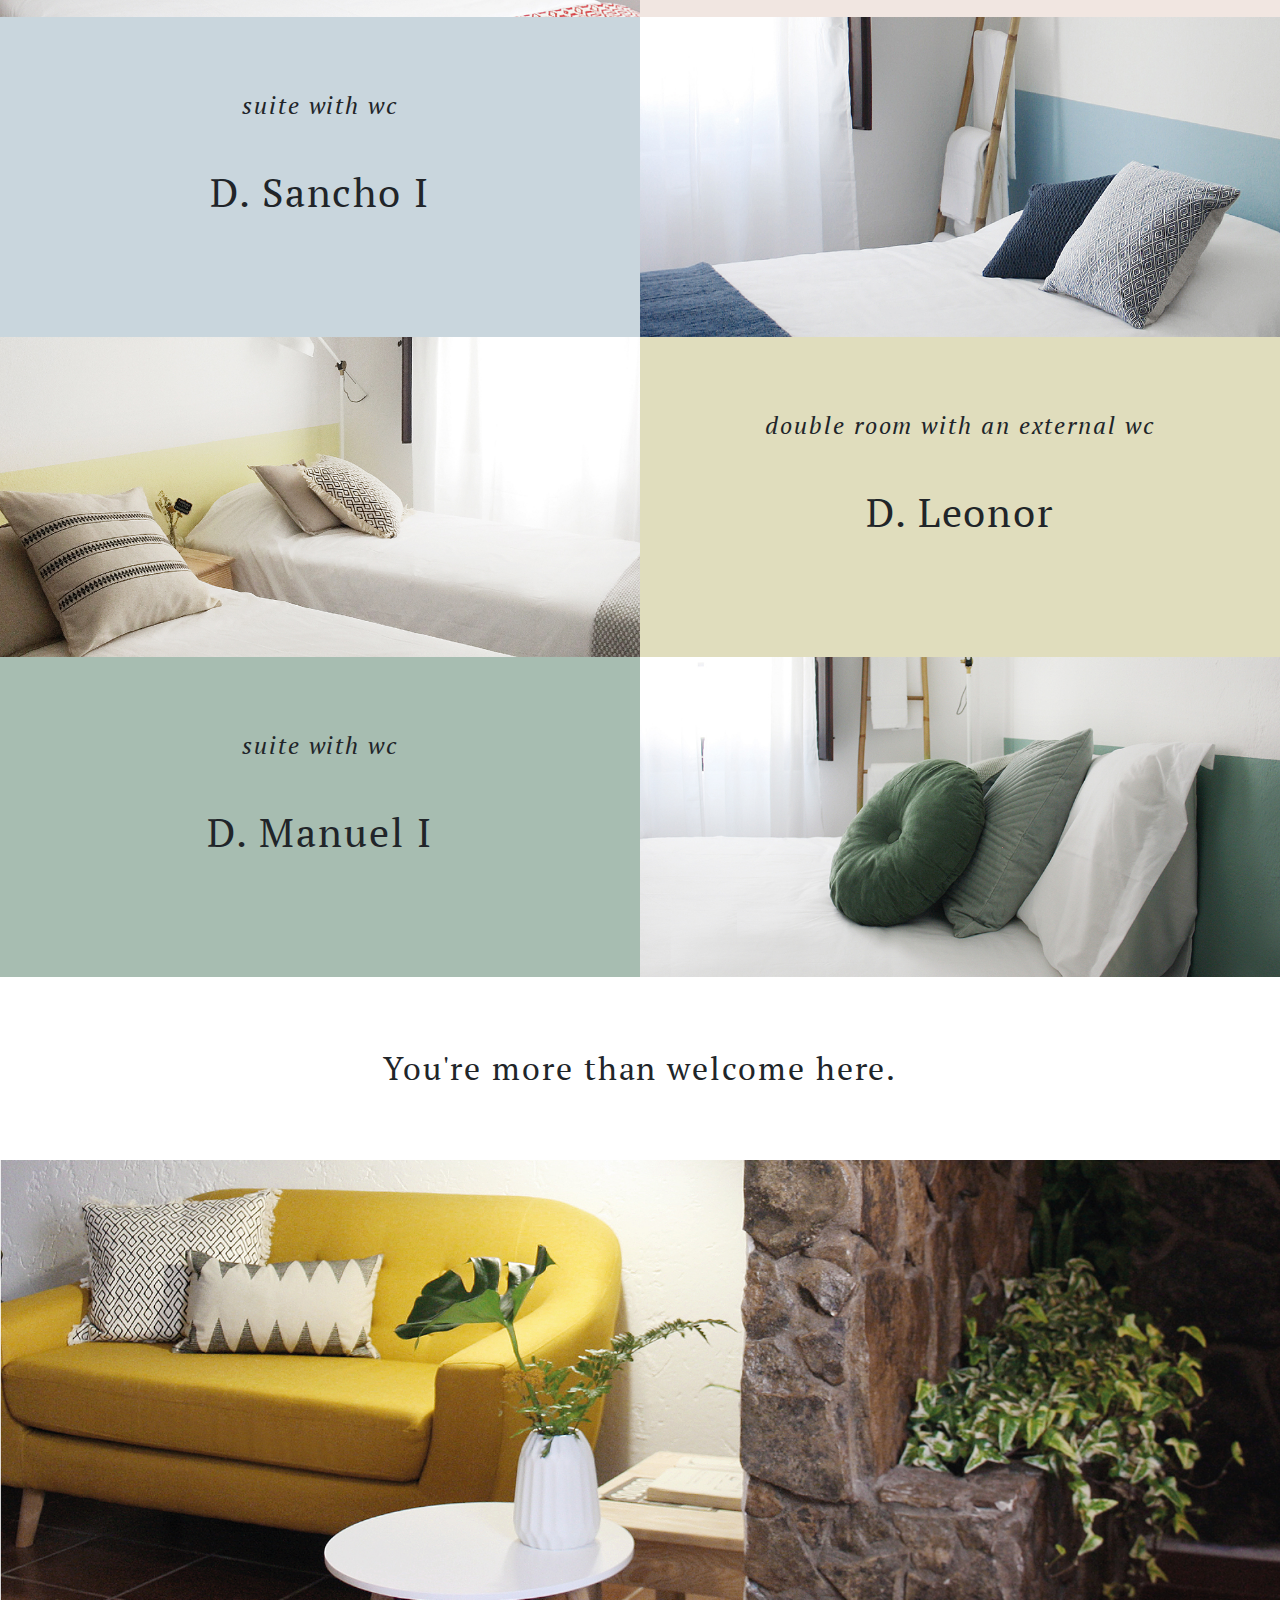
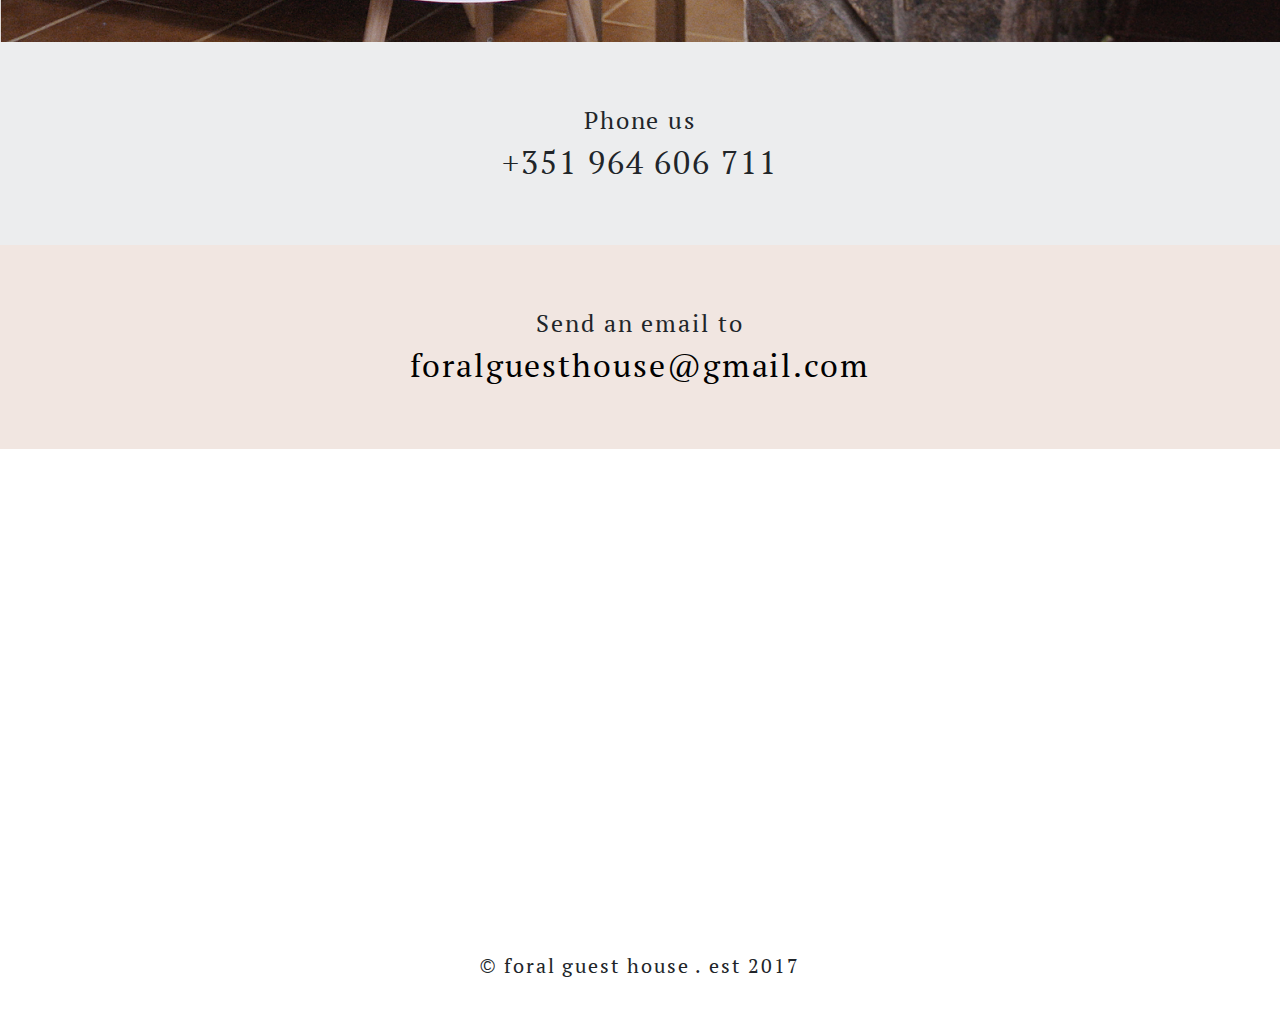
==== commit 5df91881: "Fix links and reduce line-height." ====
--- a/guest-house/index.html
+++ b/guest-house/index.html
@@ -1 +1 @@
-<!DOCTYPE html><html lang="en"><head><meta charset="utf-8"><meta name="viewport" content="width=device-width,initial-scale=1,shrink-to-fit=no"><title>Foral - Guest House</title><link href="http://adega-do-ramada.com/guest-house/" rel="canonical"><meta property="og:title" content="Foral Guest House"><meta property="og:url" content="http://adega-do-ramada.com/guest-house"><meta property="og:type" content="website"><meta property="og:description" content="Charming guest house in Óbidos."><meta property="og:image" content="images/foral-bedroom.jpg"><link href="https://fonts.googleapis.com/css?family=PT+Serif:400,400i,700" rel="stylesheet"><link rel="stylesheet" href="main.min.css"></head><body><nav class="navbar fixed-top navbar-light bg-white py-md-3 px-md-5"><div class="container px-0 px-md-3"><div class="d-flex align-items-center justify-content-between w-100"><div class="d-none d-md-block w-25"><a href="#" class="text-dark back-to-top">Adega do Ramada, restaurant</a></div><div class="w-50 d-flex justify-content-md-center"><a href="#" class="back-to-top"><img class="ar-logo" src="logo.svg" width="180"></a></div><div class="w-25 d-flex justify-content-end dropdown"><button type="button" class="btn btn-light bg-white border-0" data-toggle="dropdown"><img src="../menu.svg" height="40"></button><div class="dropdown-menu dropdown-menu-right border-0 text-center pb-0"><a class="dropdown-item" href="#rooms">rooms</a> <a class="dropdown-item" href="#contacts">book now</a> <a class="dropdown-item" href="#find-us">find us</a><div class="dropdown-divider m-0"></div><a class="dropdown-item py-4" href="/restaurant">restaurant</a><div class="dropdown-divider m-0"></div><div class="py-4"><a href="#" class="back-to-top"><img src="../symbol.svg" height="30"></a></div></div></div></div></div></nav><img src="images/foral-bedroom.jpg" class="img-fluid" alt="Foral Guest House"><div class="container position-relative"><div class="position-absolute rating-wrapper"><div class="rating text-center position-relative"><div class="h1 pl-1">8.9</div><small class="text-uppercase position-absolute">booking</small></div></div><div class="d-flex-column align-items-center justify-content-center my-5"><h2 class="text-center py-4 mb-0">Charming guest house in Óbidos</h2></div></div><div class="row no-gutters"><div class="col-6 col-md-3"><img src="images/foral-1.jpg" class="img-fluid" alt="Foral Guest House"></div><div class="col-6 col-md-3"><img src="images/foral-2.jpg" class="img-fluid" alt="Foral Guest House"></div><div class="col-6 col-md-3"><img src="images/foral-3.jpg" class="img-fluid" alt="Foral Guest House"></div><div class="col-6 col-md-3"><img src="images/foral-4.jpg" class="img-fluid" alt="Foral Guest House"></div></div><div class="d-flex-column align-items-center justify-content-center my-5"><h4 class="text-center mb-1 pt-4 font-weight-thin font-size-sm">In the walls of Óbidos Castle.</h4><h4 class="text-center mb-1 font-weight-thin font-size-sm">Inspired by a long royal history.</h4><h4 class="text-center mb-1 pb-4 font-weight-thin font-size-sm">Four charming rooms.</h4></div><div id="rooms" class="row no-gutters"><div class="col-12 col-md-6"><img src="images/foral-d-afonso-henriques.jpg" class="img-fluid" alt="Foral Guest House"></div><div class="col-12 col-md-6 text-center bg-salmon"><div class="d-flex flex-column align-items-center justify-content-center h-100 py-4 py-md-0"><h4 class="font-weight-thin font-italic m-0 font-size-sm">suite with wc</h4><h2 class="font-weight-normal h1 my-3 my-md-5">D. Afonso Henriques</h2></div></div></div><div class="row no-gutters"><div class="col-12 col-md-6 text-center order-1 order-md-0 bg-gray-blue"><div class="d-flex flex-column align-items-center justify-content-center h-100 py-4 py-md-0"><h4 class="font-weight-thin font-italic m-0 font-size-sm">suite with wc</h4><h2 class="font-weight-normal h1 my-3 my-md-5">D. Sancho I</h2></div></div><div class="col-12 col-md-6 order-0 order-md-1"><img src="images/foral-d-sancho-i.jpg" class="img-fluid" alt="Foral Guest House"></div></div><div class="row no-gutters"><div class="col-12 col-md-6"><img src="images/foral-d-leonor.jpg" class="img-fluid" alt="Foral Guest House"></div><div class="col-12 col-md-6 text-center bg-gray-yellow"><div class="d-flex flex-column align-items-center justify-content-center h-100 py-4 py-md-0"><h4 class="font-weight-thin font-italic m-0 font-size-sm">double room with an external wc</h4><h2 class="font-weight-normal h1 my-3 my-md-5">D. Leonor</h2></div></div></div><div class="row no-gutters"><div class="col-12 col-md-6 text-center order-1 order-md-0 bg-gray-green"><div class="d-flex flex-column align-items-center justify-content-center h-100 py-4 py-md-0"><h4 class="font-weight-thin font-italic m-0 font-size-sm">suite with wc</h4><h2 class="font-weight-normal h1 my-3 my-md-5">D. Manuel I</h2></div></div><div class="col-12 col-md-6 order-0 order-md-1"><img src="images/foral-d-manuel-i.jpg" class="img-fluid" alt="Foral Guest House"></div></div><div class="d-flex-column align-items-center justify-content-center my-5"><h2 class="text-center py-4 mb-0">You're more than welcome here.</h2></div><img src="images/foral-5.jpg" class="img-fluid" alt="Foral Guest House"><div id="contacts" class="d-flex-column align-items-center justify-content-center bg-gray py-5"><h4 class="text-center mb-2 mt-3 font-weight-thin">Phone us</h4><h2 class="text-center mb-3 font-weight-normal font-size-sm">+351 964 606 711</h2></div><div class="d-flex-column align-items-center justify-content-center bg-salmon py-5"><h4 class="text-center mb-2 mt-3 font-weight-thin">Send an email to</h4><h2 class="text-center mb-3 font-weight-normal font-size-sm"><a href="mailto:foralguesthouse@gmail.com">foralguesthouse@gmail.com</a></h2></div><div id="find-us" class="row no-gutters"><div class="col"><iframe src="https://www.google.com/maps/embed?pb=!1m18!1m12!1m3!1d3084.818708826436!2d-9.159609384223632!3d39.360341879502045!2m3!1f0!2f0!3f0!3m2!1i1024!2i768!4f13.1!3m3!1m2!1s0xd18b491cde4cd55%3A0x86ff015f2bed4b22!2sForal+Guest+House+-+Obidos!5e0!3m2!1sen!2sbe!4v1538986620824" width="100%" height="450" frameborder="0" style="border:0" allowfullscreen></iframe></div></div><div class="d-flex-column align-items-center justify-content-center my-5"><h5 class="w-100 text-center m-0 font-size-sm"><span class="copyright-symbol">&copy;</span> foral guest house . est 2017</h5></div><script src="main.min.js"></script></body></html>+<!DOCTYPE html><html lang="en"><head><meta charset="utf-8"><meta name="viewport" content="width=device-width,initial-scale=1,shrink-to-fit=no"><title>Foral - Guest House</title><link href="http://adega-do-ramada.com/guest-house/" rel="canonical"><meta property="og:title" content="Foral Guest House"><meta property="og:url" content="http://adega-do-ramada.com/guest-house"><meta property="og:type" content="website"><meta property="og:description" content="Charming guest house in Óbidos."><meta property="og:image" content="images/foral-bedroom.jpg"><link href="https://fonts.googleapis.com/css?family=PT+Serif:400,400i,700" rel="stylesheet"><link rel="stylesheet" href="main.min.css"></head><body><nav class="navbar fixed-top navbar-light bg-white py-md-3 px-md-5"><div class="container px-0 px-md-3"><div class="d-flex align-items-center justify-content-between w-100"><div class="d-none d-md-block w-25 reset-line-height"><a href="/restaurant" class="text-dark back-to-top">Adega do Ramada, restaurant</a></div><div class="w-50 d-flex justify-content-md-center"><a href="#" class="back-to-top"><img class="ar-logo" src="logo.svg" width="180"></a></div><div class="w-25 d-flex justify-content-end dropdown"><button type="button" class="btn btn-light bg-white border-0" data-toggle="dropdown"><img src="../menu.svg" height="40"></button><div class="dropdown-menu dropdown-menu-right border-0 text-center pb-0"><a class="dropdown-item" href="#rooms">rooms</a> <a class="dropdown-item" href="#contacts">book now</a> <a class="dropdown-item" href="#find-us">find us</a><div class="dropdown-divider m-0"></div><a class="dropdown-item py-4" href="/restaurant">restaurant</a><div class="dropdown-divider m-0"></div><div class="py-4"><a href="#" class="back-to-top"><img src="../symbol.svg" height="30"></a></div></div></div></div></div></nav><img src="images/foral-bedroom.jpg" class="img-fluid" alt="Foral Guest House"><div class="container position-relative"><div class="position-absolute rating-wrapper"><div class="rating text-center position-relative"><div class="h1 pl-1">8.9</div><small class="text-uppercase position-absolute">booking</small></div></div><div class="d-flex-column align-items-center justify-content-center my-5"><h2 class="text-center py-4 mb-0">Charming guest house in Óbidos</h2></div></div><div class="row no-gutters"><div class="col-6 col-md-3"><img src="images/foral-1.jpg" class="img-fluid" alt="Foral Guest House"></div><div class="col-6 col-md-3"><img src="images/foral-2.jpg" class="img-fluid" alt="Foral Guest House"></div><div class="col-6 col-md-3"><img src="images/foral-3.jpg" class="img-fluid" alt="Foral Guest House"></div><div class="col-6 col-md-3"><img src="images/foral-4.jpg" class="img-fluid" alt="Foral Guest House"></div></div><div class="d-flex-column align-items-center justify-content-center my-5"><h4 class="text-center mb-1 pt-4 font-weight-thin font-size-sm">In the walls of Óbidos Castle.</h4><h4 class="text-center mb-1 font-weight-thin font-size-sm">Inspired by a long royal history.</h4><h4 class="text-center mb-1 pb-4 font-weight-thin font-size-sm">Four charming rooms.</h4></div><div id="rooms" class="row no-gutters"><div class="col-12 col-md-6"><img src="images/foral-d-afonso-henriques.jpg" class="img-fluid" alt="Foral Guest House"></div><div class="col-12 col-md-6 text-center bg-salmon"><div class="d-flex flex-column align-items-center justify-content-center h-100 py-4 py-md-0"><h4 class="font-weight-thin font-italic m-0 font-size-sm">suite with wc</h4><h2 class="font-weight-normal h1 my-3 my-md-5">D. Afonso Henriques</h2></div></div></div><div class="row no-gutters"><div class="col-12 col-md-6 text-center order-1 order-md-0 bg-gray-blue"><div class="d-flex flex-column align-items-center justify-content-center h-100 py-4 py-md-0"><h4 class="font-weight-thin font-italic m-0 font-size-sm">suite with wc</h4><h2 class="font-weight-normal h1 my-3 my-md-5">D. Sancho I</h2></div></div><div class="col-12 col-md-6 order-0 order-md-1"><img src="images/foral-d-sancho-i.jpg" class="img-fluid" alt="Foral Guest House"></div></div><div class="row no-gutters"><div class="col-12 col-md-6"><img src="images/foral-d-leonor.jpg" class="img-fluid" alt="Foral Guest House"></div><div class="col-12 col-md-6 text-center bg-gray-yellow"><div class="d-flex flex-column align-items-center justify-content-center h-100 py-4 py-md-0"><h4 class="font-weight-thin font-italic m-0 font-size-sm">double room with an external wc</h4><h2 class="font-weight-normal h1 my-3 my-md-5">D. Leonor</h2></div></div></div><div class="row no-gutters"><div class="col-12 col-md-6 text-center order-1 order-md-0 bg-gray-green"><div class="d-flex flex-column align-items-center justify-content-center h-100 py-4 py-md-0"><h4 class="font-weight-thin font-italic m-0 font-size-sm">suite with wc</h4><h2 class="font-weight-normal h1 my-3 my-md-5">D. Manuel I</h2></div></div><div class="col-12 col-md-6 order-0 order-md-1"><img src="images/foral-d-manuel-i.jpg" class="img-fluid" alt="Foral Guest House"></div></div><div class="d-flex-column align-items-center justify-content-center my-5"><h2 class="text-center py-4 mb-0">You're more than welcome here.</h2></div><img src="images/foral-5.jpg" class="img-fluid" alt="Foral Guest House"><div id="contacts" class="d-flex-column align-items-center justify-content-center bg-gray py-5"><h4 class="text-center mb-2 mt-3 font-weight-thin">Phone us</h4><h2 class="text-center mb-3 font-weight-normal font-size-sm">+351 964 606 711</h2></div><div class="d-flex-column align-items-center justify-content-center bg-salmon py-5"><h4 class="text-center mb-2 mt-3 font-weight-thin">Send an email to</h4><h2 class="text-center mb-3 font-weight-normal font-size-sm"><a href="mailto:foralguesthouse@gmail.com">foralguesthouse@gmail.com</a></h2></div><div id="find-us" class="row no-gutters"><div class="col"><iframe src="https://www.google.com/maps/embed?pb=!1m18!1m12!1m3!1d3084.818708826436!2d-9.159609384223632!3d39.360341879502045!2m3!1f0!2f0!3f0!3m2!1i1024!2i768!4f13.1!3m3!1m2!1s0xd18b491cde4cd55%3A0x86ff015f2bed4b22!2sForal+Guest+House+-+Obidos!5e0!3m2!1sen!2sbe!4v1538986620824" width="100%" height="450" frameborder="0" style="border:0" allowfullscreen></iframe></div></div><div class="d-flex-column align-items-center justify-content-center my-5"><h5 class="w-100 text-center m-0 font-size-sm"><span class="copyright-symbol">&copy;</span> foral guest house . est 2017</h5></div><script src="main.min.js"></script></body></html>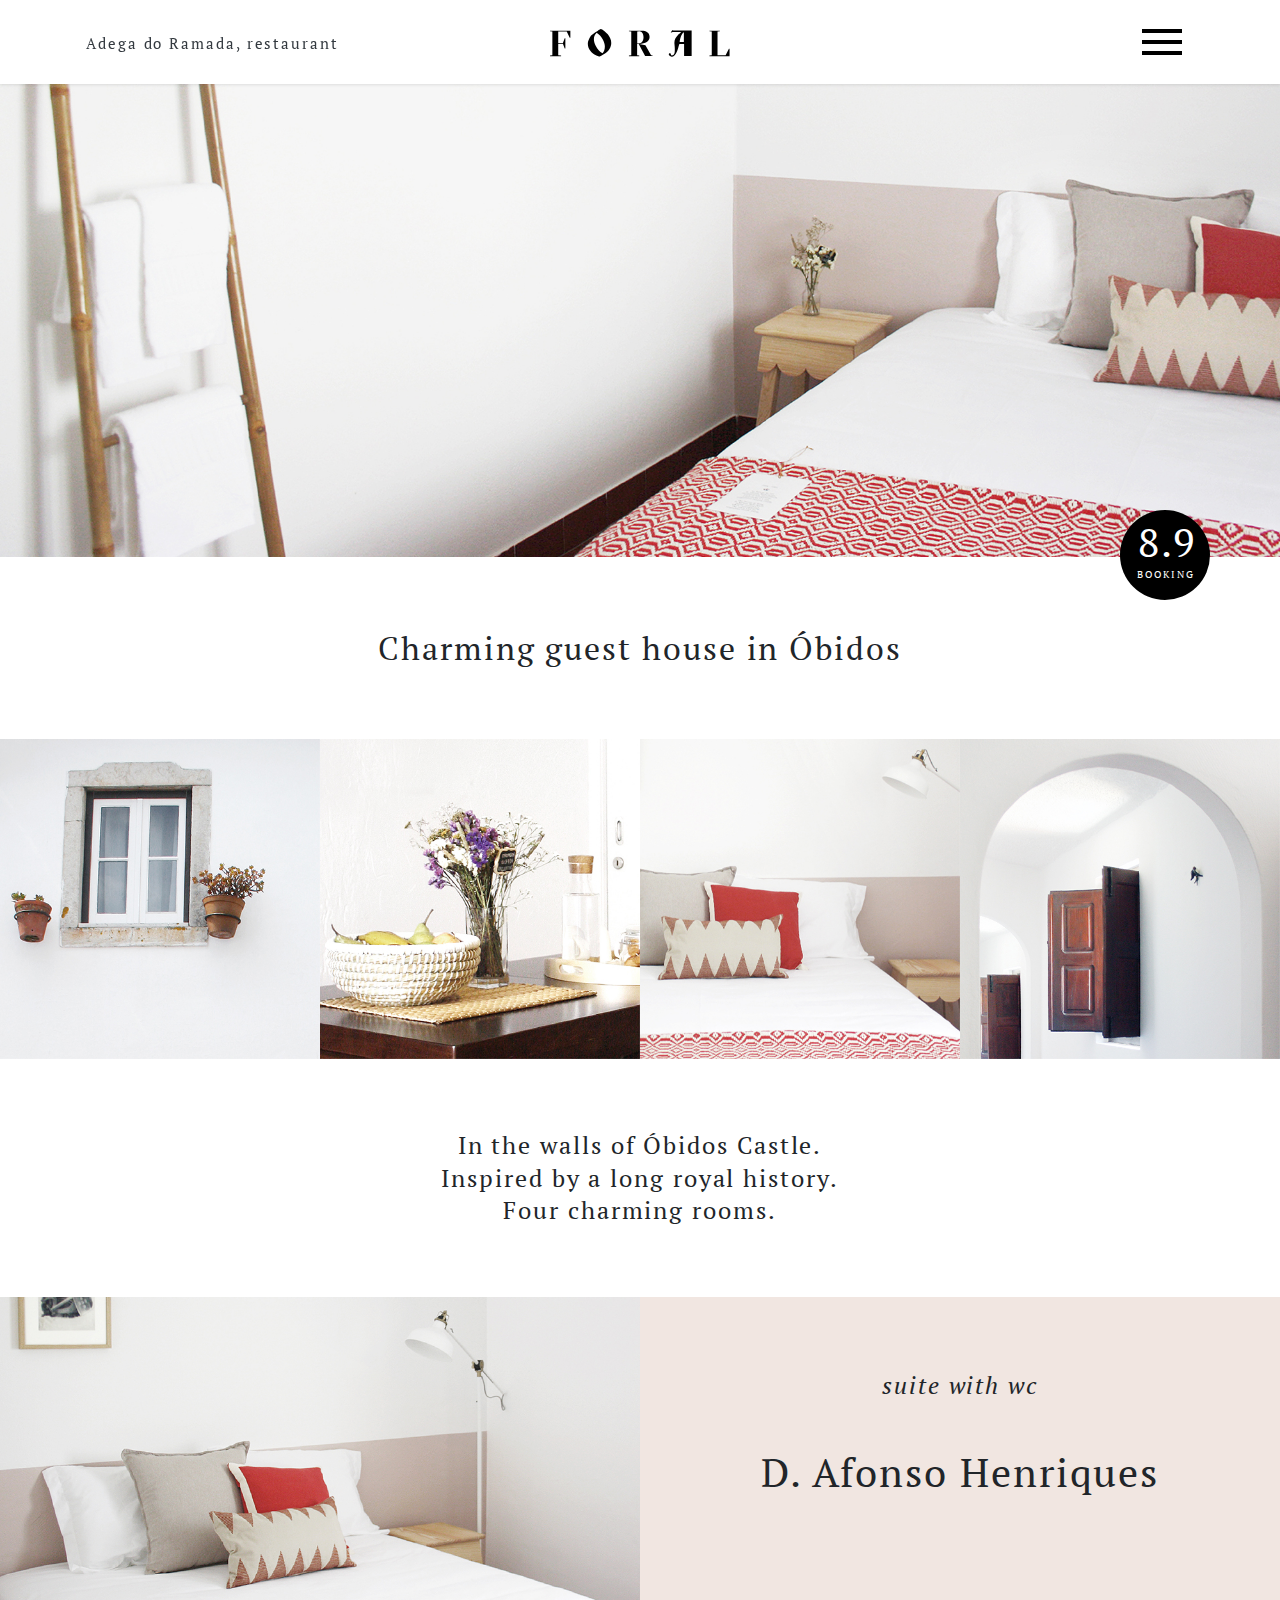
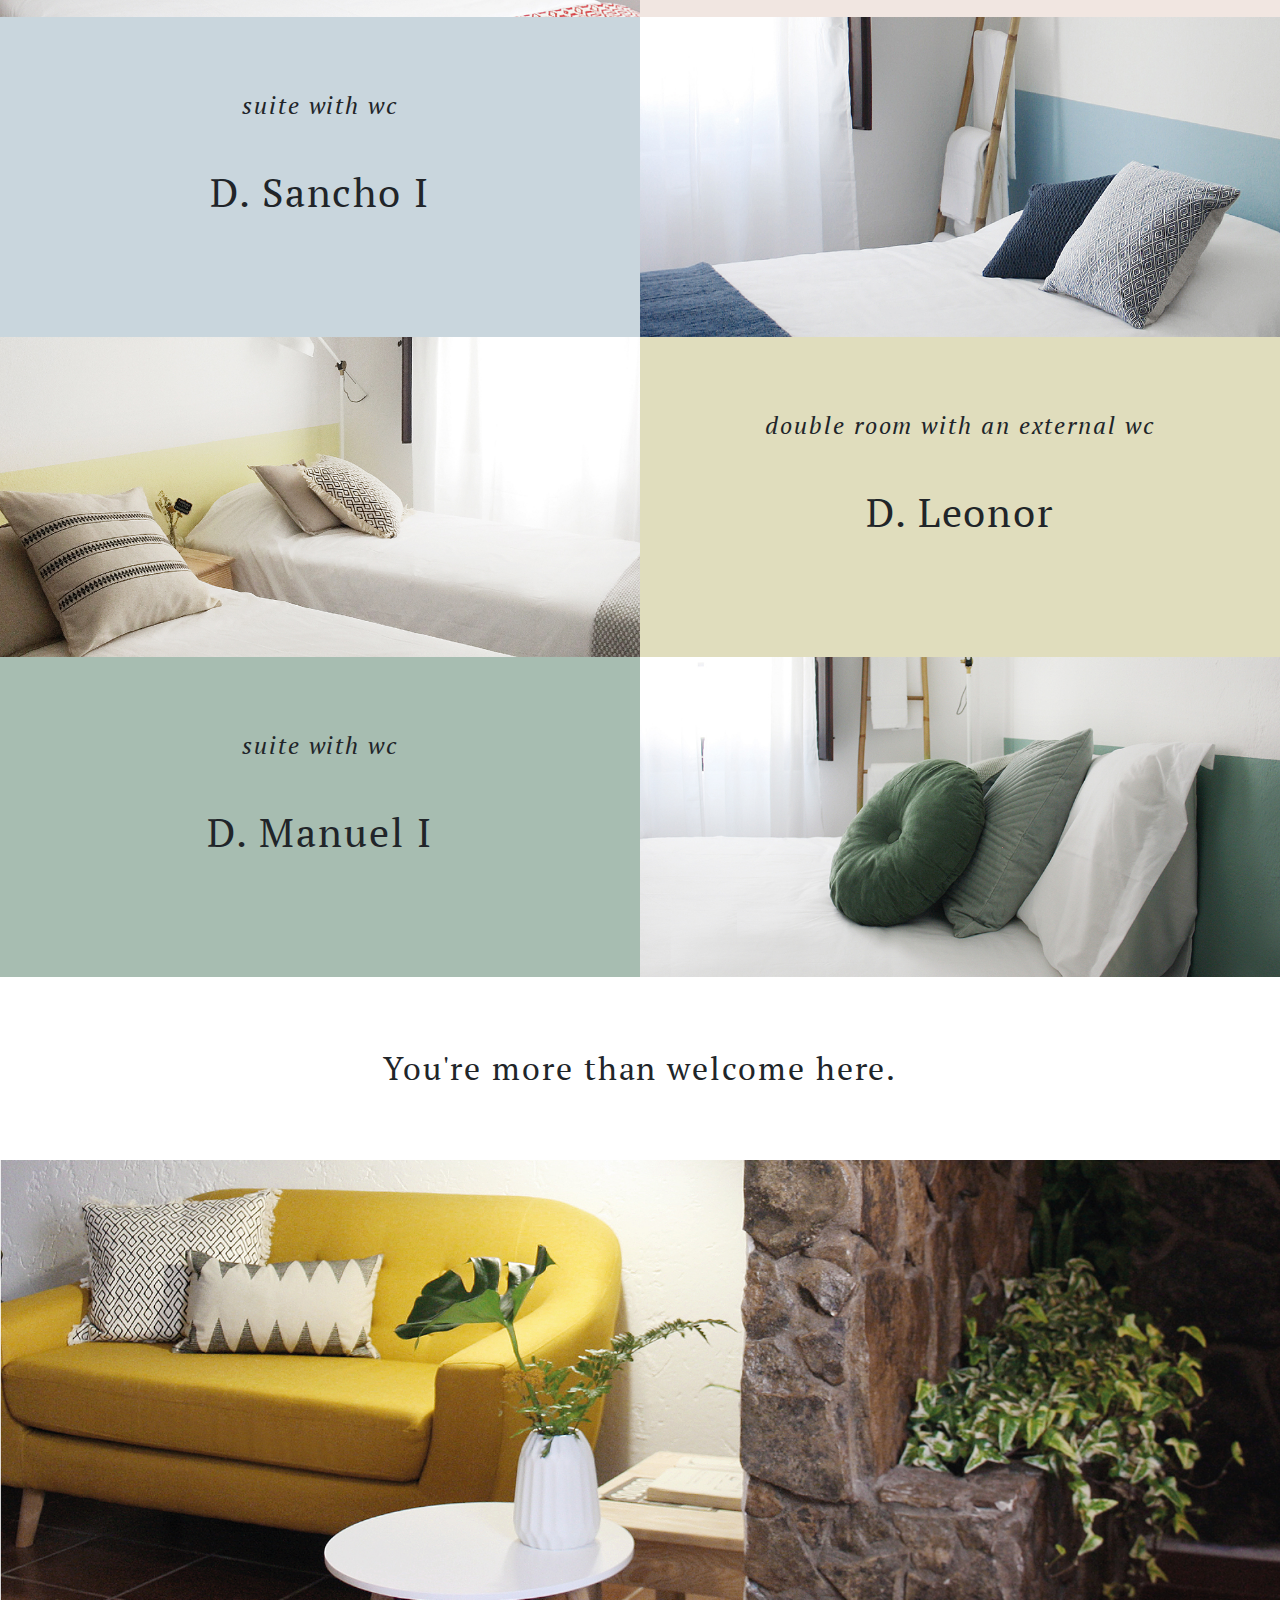
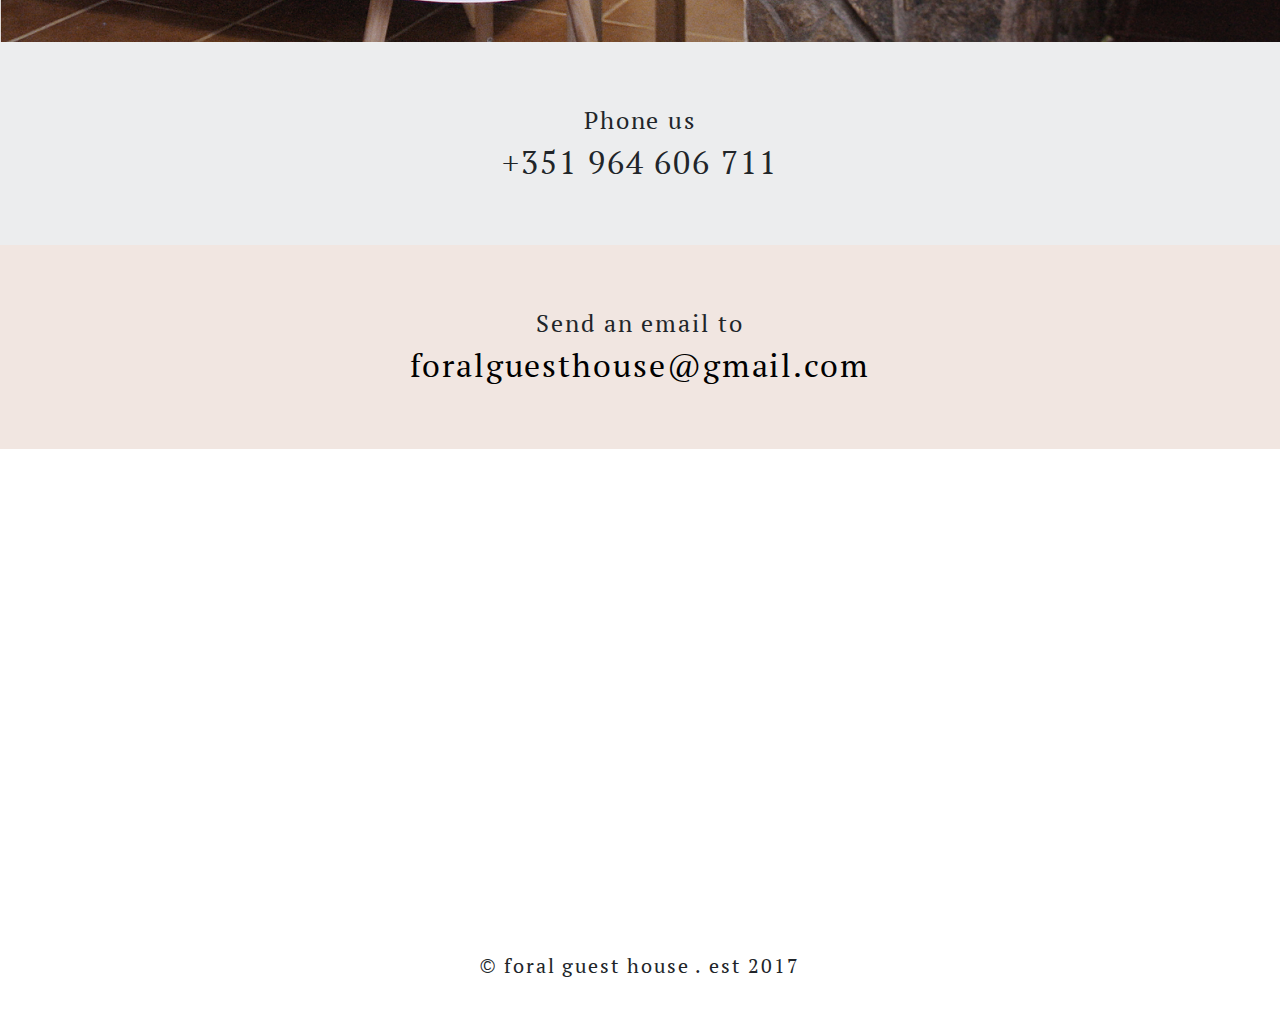
==== commit 8b5ca01e: "Reduce link font size." ====
--- a/guest-house/index.html
+++ b/guest-house/index.html
@@ -1 +1 @@
-<!DOCTYPE html><html lang="en"><head><meta charset="utf-8"><meta name="viewport" content="width=device-width,initial-scale=1,shrink-to-fit=no"><title>Foral - Guest House</title><link href="http://adega-do-ramada.com/guest-house/" rel="canonical"><meta property="og:title" content="Foral Guest House"><meta property="og:url" content="http://adega-do-ramada.com/guest-house"><meta property="og:type" content="website"><meta property="og:description" content="Charming guest house in Óbidos."><meta property="og:image" content="images/foral-bedroom.jpg"><link href="https://fonts.googleapis.com/css?family=PT+Serif:400,400i,700" rel="stylesheet"><link rel="stylesheet" href="main.min.css"></head><body><nav class="navbar fixed-top navbar-light bg-white py-md-3 px-md-5"><div class="container px-0 px-md-3"><div class="d-flex align-items-center justify-content-between w-100"><div class="d-none d-md-block w-25 reset-line-height"><a href="/restaurant" class="text-dark back-to-top">Adega do Ramada, restaurant</a></div><div class="w-50 d-flex justify-content-md-center"><a href="#" class="back-to-top"><img class="ar-logo" src="logo.svg" width="180"></a></div><div class="w-25 d-flex justify-content-end dropdown"><button type="button" class="btn btn-light bg-white border-0" data-toggle="dropdown"><img src="../menu.svg" height="40"></button><div class="dropdown-menu dropdown-menu-right border-0 text-center pb-0"><a class="dropdown-item" href="#rooms">rooms</a> <a class="dropdown-item" href="#contacts">book now</a> <a class="dropdown-item" href="#find-us">find us</a><div class="dropdown-divider m-0"></div><a class="dropdown-item py-4" href="/restaurant">restaurant</a><div class="dropdown-divider m-0"></div><div class="py-4"><a href="#" class="back-to-top"><img src="../symbol.svg" height="30"></a></div></div></div></div></div></nav><img src="images/foral-bedroom.jpg" class="img-fluid" alt="Foral Guest House"><div class="container position-relative"><div class="position-absolute rating-wrapper"><div class="rating text-center position-relative"><div class="h1 pl-1">8.9</div><small class="text-uppercase position-absolute">booking</small></div></div><div class="d-flex-column align-items-center justify-content-center my-5"><h2 class="text-center py-4 mb-0">Charming guest house in Óbidos</h2></div></div><div class="row no-gutters"><div class="col-6 col-md-3"><img src="images/foral-1.jpg" class="img-fluid" alt="Foral Guest House"></div><div class="col-6 col-md-3"><img src="images/foral-2.jpg" class="img-fluid" alt="Foral Guest House"></div><div class="col-6 col-md-3"><img src="images/foral-3.jpg" class="img-fluid" alt="Foral Guest House"></div><div class="col-6 col-md-3"><img src="images/foral-4.jpg" class="img-fluid" alt="Foral Guest House"></div></div><div class="d-flex-column align-items-center justify-content-center my-5"><h4 class="text-center mb-1 pt-4 font-weight-thin font-size-sm">In the walls of Óbidos Castle.</h4><h4 class="text-center mb-1 font-weight-thin font-size-sm">Inspired by a long royal history.</h4><h4 class="text-center mb-1 pb-4 font-weight-thin font-size-sm">Four charming rooms.</h4></div><div id="rooms" class="row no-gutters"><div class="col-12 col-md-6"><img src="images/foral-d-afonso-henriques.jpg" class="img-fluid" alt="Foral Guest House"></div><div class="col-12 col-md-6 text-center bg-salmon"><div class="d-flex flex-column align-items-center justify-content-center h-100 py-4 py-md-0"><h4 class="font-weight-thin font-italic m-0 font-size-sm">suite with wc</h4><h2 class="font-weight-normal h1 my-3 my-md-5">D. Afonso Henriques</h2></div></div></div><div class="row no-gutters"><div class="col-12 col-md-6 text-center order-1 order-md-0 bg-gray-blue"><div class="d-flex flex-column align-items-center justify-content-center h-100 py-4 py-md-0"><h4 class="font-weight-thin font-italic m-0 font-size-sm">suite with wc</h4><h2 class="font-weight-normal h1 my-3 my-md-5">D. Sancho I</h2></div></div><div class="col-12 col-md-6 order-0 order-md-1"><img src="images/foral-d-sancho-i.jpg" class="img-fluid" alt="Foral Guest House"></div></div><div class="row no-gutters"><div class="col-12 col-md-6"><img src="images/foral-d-leonor.jpg" class="img-fluid" alt="Foral Guest House"></div><div class="col-12 col-md-6 text-center bg-gray-yellow"><div class="d-flex flex-column align-items-center justify-content-center h-100 py-4 py-md-0"><h4 class="font-weight-thin font-italic m-0 font-size-sm">double room with an external wc</h4><h2 class="font-weight-normal h1 my-3 my-md-5">D. Leonor</h2></div></div></div><div class="row no-gutters"><div class="col-12 col-md-6 text-center order-1 order-md-0 bg-gray-green"><div class="d-flex flex-column align-items-center justify-content-center h-100 py-4 py-md-0"><h4 class="font-weight-thin font-italic m-0 font-size-sm">suite with wc</h4><h2 class="font-weight-normal h1 my-3 my-md-5">D. Manuel I</h2></div></div><div class="col-12 col-md-6 order-0 order-md-1"><img src="images/foral-d-manuel-i.jpg" class="img-fluid" alt="Foral Guest House"></div></div><div class="d-flex-column align-items-center justify-content-center my-5"><h2 class="text-center py-4 mb-0">You're more than welcome here.</h2></div><img src="images/foral-5.jpg" class="img-fluid" alt="Foral Guest House"><div id="contacts" class="d-flex-column align-items-center justify-content-center bg-gray py-5"><h4 class="text-center mb-2 mt-3 font-weight-thin">Phone us</h4><h2 class="text-center mb-3 font-weight-normal font-size-sm">+351 964 606 711</h2></div><div class="d-flex-column align-items-center justify-content-center bg-salmon py-5"><h4 class="text-center mb-2 mt-3 font-weight-thin">Send an email to</h4><h2 class="text-center mb-3 font-weight-normal font-size-sm"><a href="mailto:foralguesthouse@gmail.com">foralguesthouse@gmail.com</a></h2></div><div id="find-us" class="row no-gutters"><div class="col"><iframe src="https://www.google.com/maps/embed?pb=!1m18!1m12!1m3!1d3084.818708826436!2d-9.159609384223632!3d39.360341879502045!2m3!1f0!2f0!3f0!3m2!1i1024!2i768!4f13.1!3m3!1m2!1s0xd18b491cde4cd55%3A0x86ff015f2bed4b22!2sForal+Guest+House+-+Obidos!5e0!3m2!1sen!2sbe!4v1538986620824" width="100%" height="450" frameborder="0" style="border:0" allowfullscreen></iframe></div></div><div class="d-flex-column align-items-center justify-content-center my-5"><h5 class="w-100 text-center m-0 font-size-sm"><span class="copyright-symbol">&copy;</span> foral guest house . est 2017</h5></div><script src="main.min.js"></script></body></html>+<!DOCTYPE html><html lang="en"><head><meta charset="utf-8"><meta name="viewport" content="width=device-width,initial-scale=1,shrink-to-fit=no"><title>Foral - Guest House</title><link href="http://adega-do-ramada.com/guest-house/" rel="canonical"><meta property="og:title" content="Foral Guest House"><meta property="og:url" content="http://adega-do-ramada.com/guest-house"><meta property="og:type" content="website"><meta property="og:description" content="Charming guest house in Óbidos."><meta property="og:image" content="images/foral-bedroom.jpg"><link href="https://fonts.googleapis.com/css?family=PT+Serif:400,400i,700" rel="stylesheet"><link rel="stylesheet" href="main.min.css"></head><body><nav class="navbar fixed-top navbar-light bg-white py-md-3 px-md-5"><div class="container px-0 px-md-3"><div class="d-flex align-items-center justify-content-between w-100"><div class="d-none d-md-block w-25 reset-line-height"><a href="/restaurant" class="small text-dark back-to-top">Adega do Ramada, restaurant</a></div><div class="w-50 d-flex justify-content-md-center"><a href="#" class="back-to-top"><img class="ar-logo" src="logo.svg" width="180"></a></div><div class="w-25 d-flex justify-content-end dropdown"><button type="button" class="btn btn-light bg-white border-0" data-toggle="dropdown"><img src="../menu.svg" height="40"></button><div class="dropdown-menu dropdown-menu-right border-0 text-center pb-0"><a class="dropdown-item" href="#rooms">rooms</a> <a class="dropdown-item" href="#contacts">book now</a> <a class="dropdown-item" href="#find-us">find us</a><div class="dropdown-divider m-0"></div><a class="dropdown-item py-4" href="/restaurant">restaurant</a><div class="dropdown-divider m-0"></div><div class="py-4"><a href="#" class="back-to-top"><img src="../symbol.svg" height="30"></a></div></div></div></div></div></nav><img src="images/foral-bedroom.jpg" class="img-fluid" alt="Foral Guest House"><div class="container position-relative"><div class="position-absolute rating-wrapper"><div class="rating text-center position-relative"><div class="h1 pl-1">8.9</div><small class="text-uppercase position-absolute">booking</small></div></div><div class="d-flex-column align-items-center justify-content-center my-5"><h2 class="text-center py-4 mb-0">Charming guest house in Óbidos</h2></div></div><div class="row no-gutters"><div class="col-6 col-md-3"><img src="images/foral-1.jpg" class="img-fluid" alt="Foral Guest House"></div><div class="col-6 col-md-3"><img src="images/foral-2.jpg" class="img-fluid" alt="Foral Guest House"></div><div class="col-6 col-md-3"><img src="images/foral-3.jpg" class="img-fluid" alt="Foral Guest House"></div><div class="col-6 col-md-3"><img src="images/foral-4.jpg" class="img-fluid" alt="Foral Guest House"></div></div><div class="d-flex-column align-items-center justify-content-center my-5"><h4 class="text-center mb-1 pt-4 font-weight-thin font-size-sm">In the walls of Óbidos Castle.</h4><h4 class="text-center mb-1 font-weight-thin font-size-sm">Inspired by a long royal history.</h4><h4 class="text-center mb-1 pb-4 font-weight-thin font-size-sm">Four charming rooms.</h4></div><div id="rooms" class="row no-gutters"><div class="col-12 col-md-6"><img src="images/foral-d-afonso-henriques.jpg" class="img-fluid" alt="Foral Guest House"></div><div class="col-12 col-md-6 text-center bg-salmon"><div class="d-flex flex-column align-items-center justify-content-center h-100 py-4 py-md-0"><h4 class="font-weight-thin font-italic m-0 font-size-sm">suite with wc</h4><h2 class="font-weight-normal h1 my-3 my-md-5">D. Afonso Henriques</h2></div></div></div><div class="row no-gutters"><div class="col-12 col-md-6 text-center order-1 order-md-0 bg-gray-blue"><div class="d-flex flex-column align-items-center justify-content-center h-100 py-4 py-md-0"><h4 class="font-weight-thin font-italic m-0 font-size-sm">suite with wc</h4><h2 class="font-weight-normal h1 my-3 my-md-5">D. Sancho I</h2></div></div><div class="col-12 col-md-6 order-0 order-md-1"><img src="images/foral-d-sancho-i.jpg" class="img-fluid" alt="Foral Guest House"></div></div><div class="row no-gutters"><div class="col-12 col-md-6"><img src="images/foral-d-leonor.jpg" class="img-fluid" alt="Foral Guest House"></div><div class="col-12 col-md-6 text-center bg-gray-yellow"><div class="d-flex flex-column align-items-center justify-content-center h-100 py-4 py-md-0"><h4 class="font-weight-thin font-italic m-0 font-size-sm">double room with an external wc</h4><h2 class="font-weight-normal h1 my-3 my-md-5">D. Leonor</h2></div></div></div><div class="row no-gutters"><div class="col-12 col-md-6 text-center order-1 order-md-0 bg-gray-green"><div class="d-flex flex-column align-items-center justify-content-center h-100 py-4 py-md-0"><h4 class="font-weight-thin font-italic m-0 font-size-sm">suite with wc</h4><h2 class="font-weight-normal h1 my-3 my-md-5">D. Manuel I</h2></div></div><div class="col-12 col-md-6 order-0 order-md-1"><img src="images/foral-d-manuel-i.jpg" class="img-fluid" alt="Foral Guest House"></div></div><div class="d-flex-column align-items-center justify-content-center my-5"><h2 class="text-center py-4 mb-0">You're more than welcome here.</h2></div><img src="images/foral-5.jpg" class="img-fluid" alt="Foral Guest House"><div id="contacts" class="d-flex-column align-items-center justify-content-center bg-gray py-5"><h4 class="text-center mb-2 mt-3 font-weight-thin">Phone us</h4><h2 class="text-center mb-3 font-weight-normal font-size-sm">+351 964 606 711</h2></div><div class="d-flex-column align-items-center justify-content-center bg-salmon py-5"><h4 class="text-center mb-2 mt-3 font-weight-thin">Send an email to</h4><h2 class="text-center mb-3 font-weight-normal font-size-sm"><a href="mailto:foralguesthouse@gmail.com">foralguesthouse@gmail.com</a></h2></div><div id="find-us" class="row no-gutters"><div class="col"><iframe src="https://www.google.com/maps/embed?pb=!1m18!1m12!1m3!1d3084.818708826436!2d-9.159609384223632!3d39.360341879502045!2m3!1f0!2f0!3f0!3m2!1i1024!2i768!4f13.1!3m3!1m2!1s0xd18b491cde4cd55%3A0x86ff015f2bed4b22!2sForal+Guest+House+-+Obidos!5e0!3m2!1sen!2sbe!4v1538986620824" width="100%" height="450" frameborder="0" style="border:0" allowfullscreen></iframe></div></div><div class="d-flex-column align-items-center justify-content-center my-5"><h5 class="w-100 text-center m-0 font-size-sm"><span class="copyright-symbol">&copy;</span> foral guest house . est 2017</h5></div><script src="main.min.js"></script></body></html>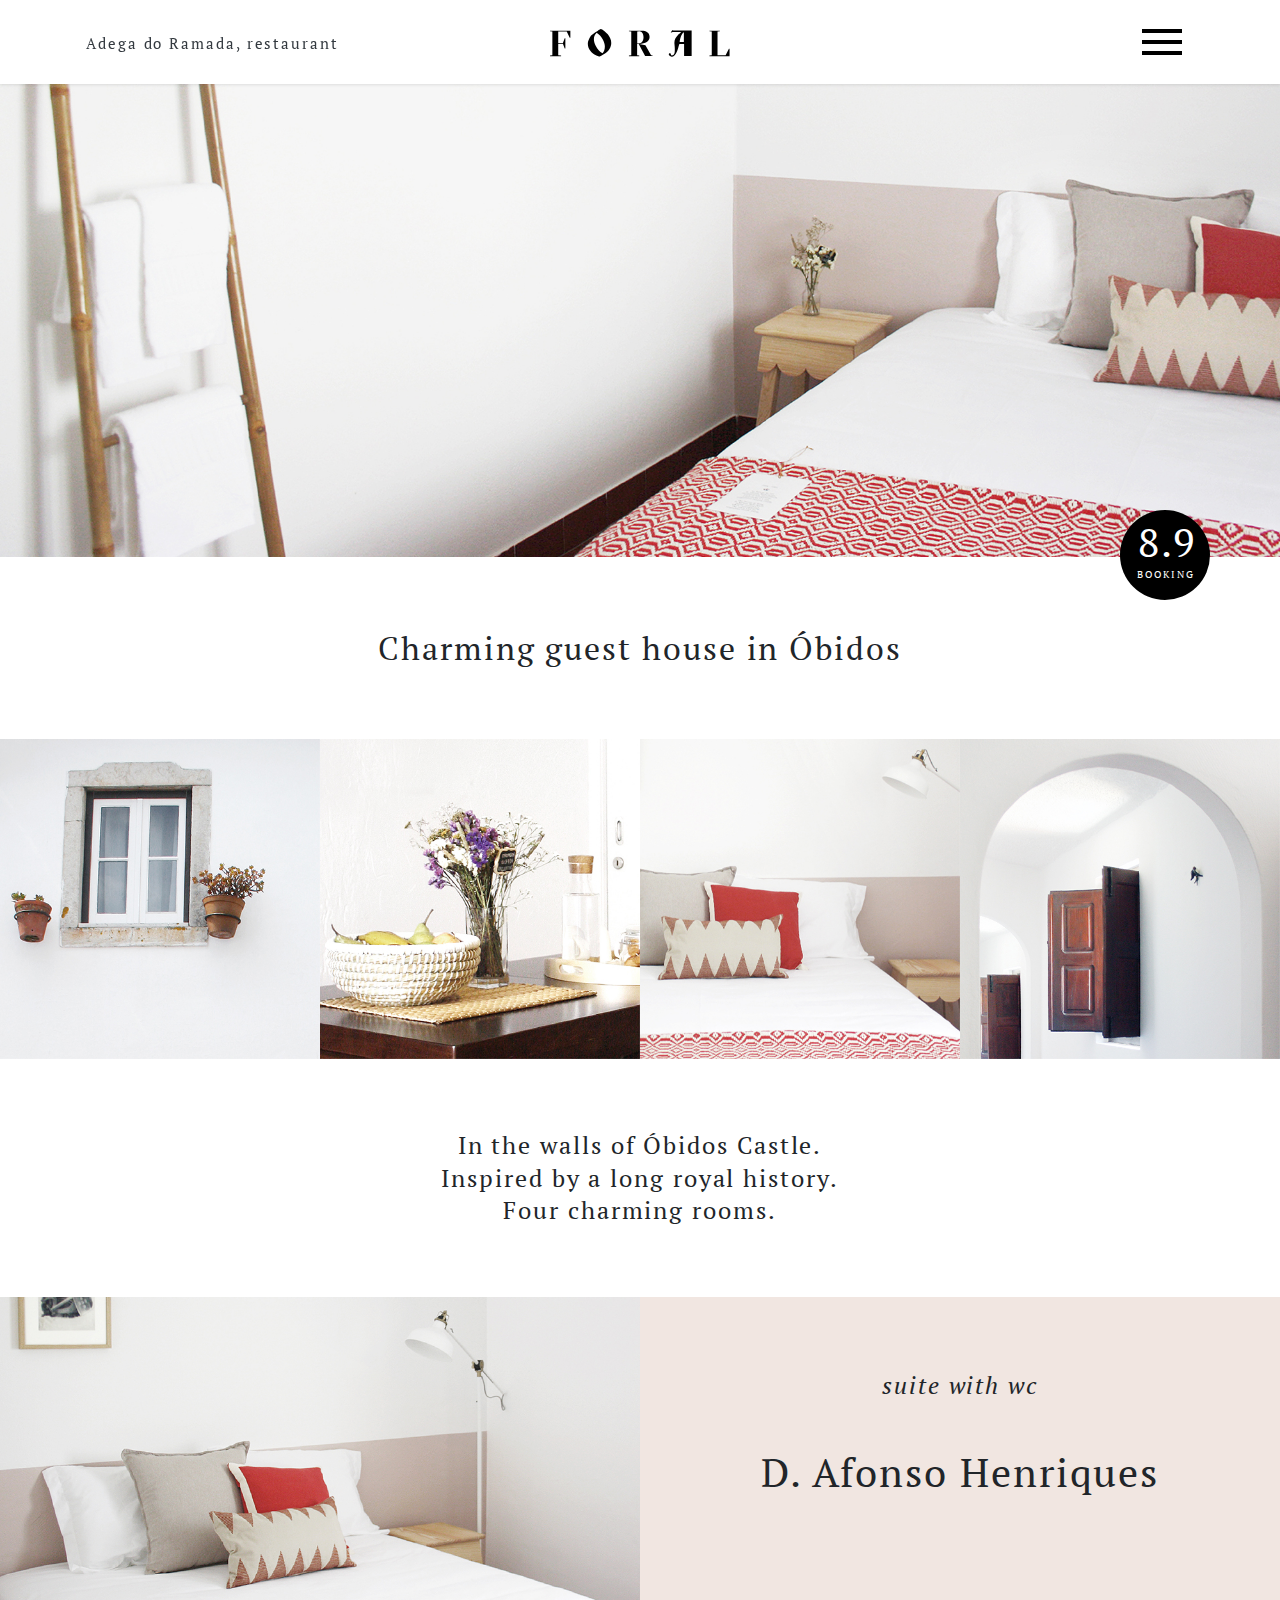
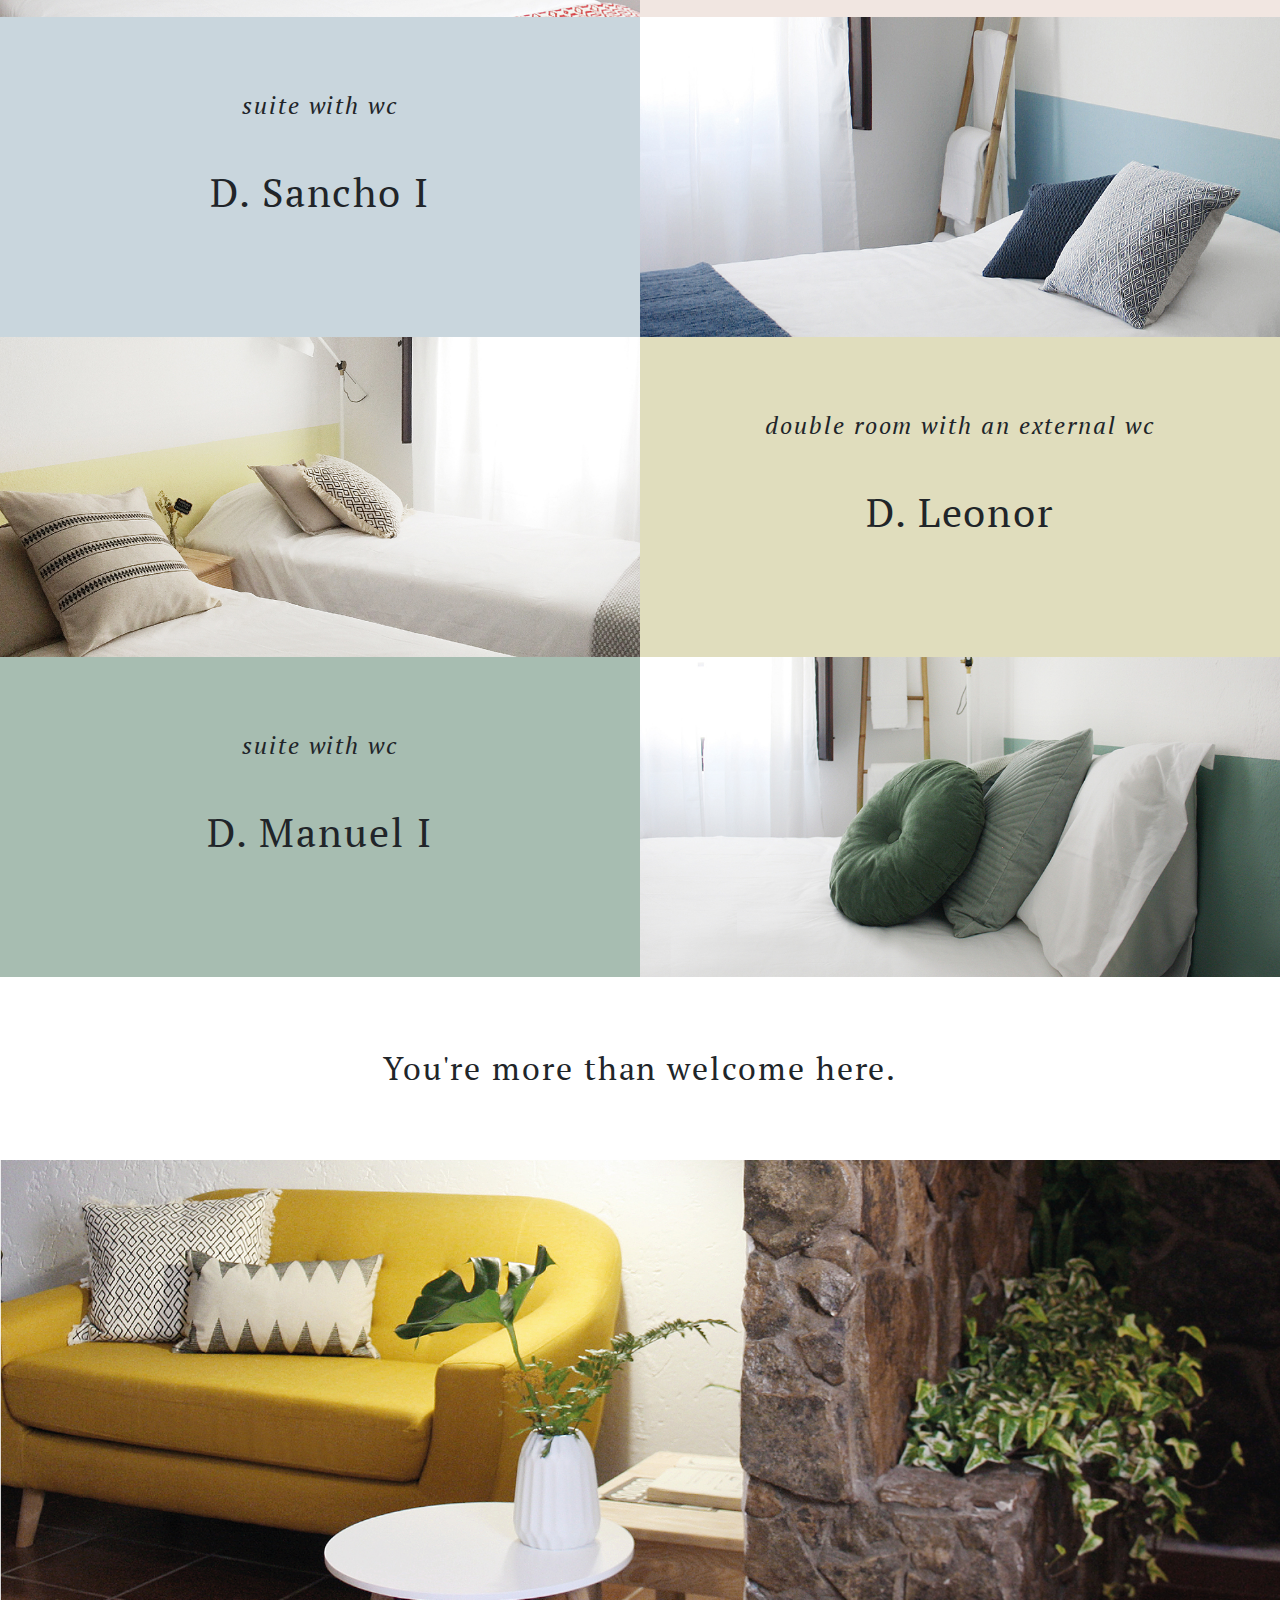
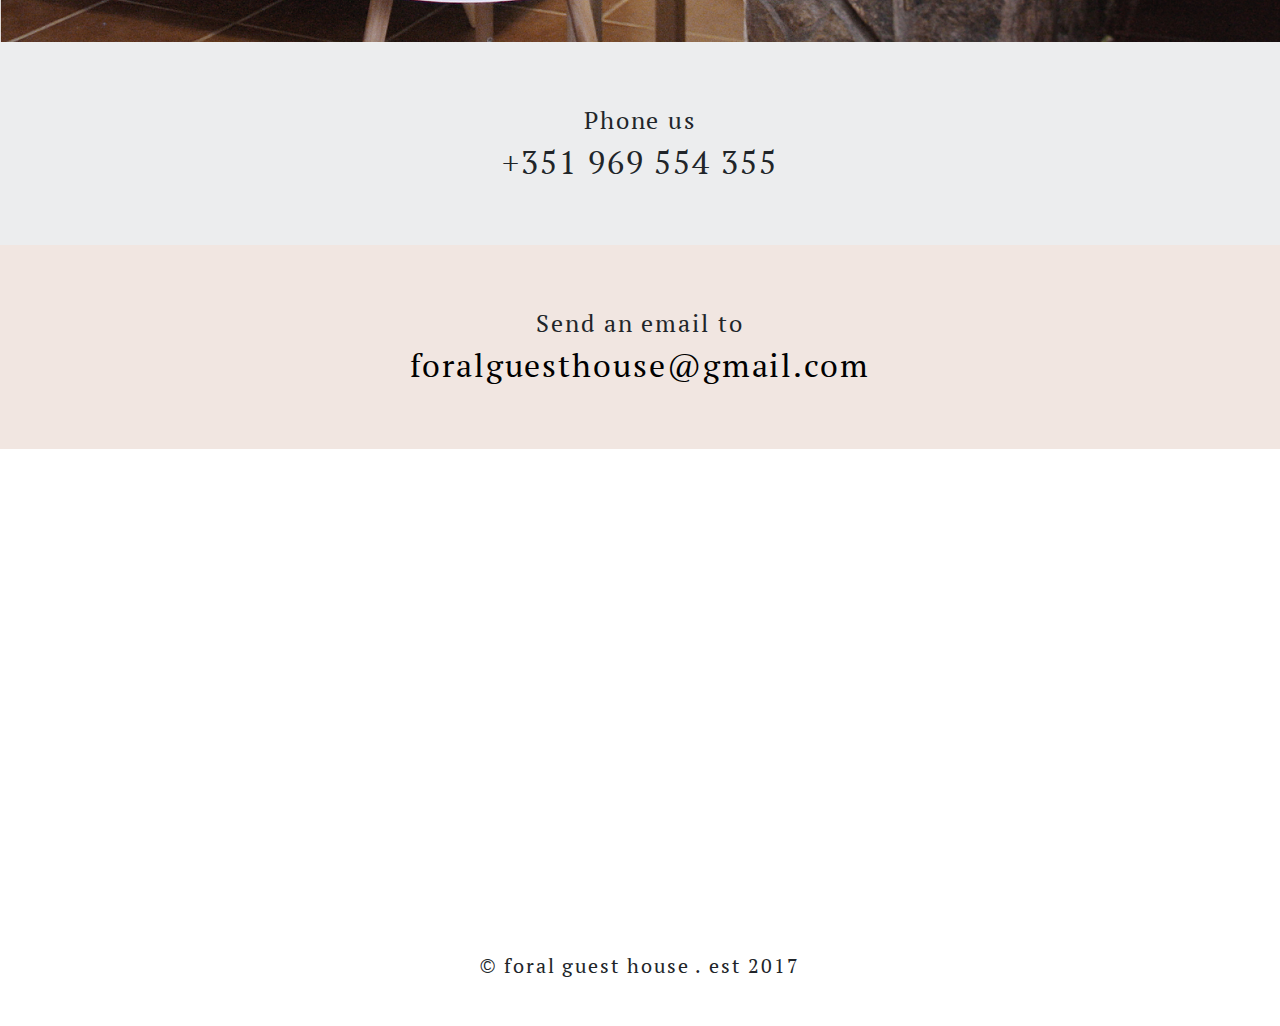
==== commit ef1c44f6: "Update index.html" ====
--- a/guest-house/index.html
+++ b/guest-house/index.html
@@ -1 +1 @@
-<!DOCTYPE html><html lang="en"><head><meta charset="utf-8"><meta name="viewport" content="width=device-width,initial-scale=1,shrink-to-fit=no"><title>Foral - Guest House</title><link href="http://adega-do-ramada.com/guest-house/" rel="canonical"><meta property="og:title" content="Foral Guest House"><meta property="og:url" content="http://adega-do-ramada.com/guest-house"><meta property="og:type" content="website"><meta property="og:description" content="Charming guest house in Óbidos."><meta property="og:image" content="images/foral-bedroom.jpg"><link href="https://fonts.googleapis.com/css?family=PT+Serif:400,400i,700" rel="stylesheet"><link rel="stylesheet" href="main.min.css"></head><body><nav class="navbar fixed-top navbar-light bg-white py-md-3 px-md-5"><div class="container px-0 px-md-3"><div class="d-flex align-items-center justify-content-between w-100"><div class="d-none d-md-block w-25 reset-line-height"><a href="/restaurant" class="small text-dark back-to-top">Adega do Ramada, restaurant</a></div><div class="w-50 d-flex justify-content-md-center"><a href="#" class="back-to-top"><img class="ar-logo" src="logo.svg" width="180"></a></div><div class="w-25 d-flex justify-content-end dropdown"><button type="button" class="btn btn-light bg-white border-0" data-toggle="dropdown"><img src="../menu.svg" height="40"></button><div class="dropdown-menu dropdown-menu-right border-0 text-center pb-0"><a class="dropdown-item" href="#rooms">rooms</a> <a class="dropdown-item" href="#contacts">book now</a> <a class="dropdown-item" href="#find-us">find us</a><div class="dropdown-divider m-0"></div><a class="dropdown-item py-4" href="/restaurant">restaurant</a><div class="dropdown-divider m-0"></div><div class="py-4"><a href="#" class="back-to-top"><img src="../symbol.svg" height="30"></a></div></div></div></div></div></nav><img src="images/foral-bedroom.jpg" class="img-fluid" alt="Foral Guest House"><div class="container position-relative"><div class="position-absolute rating-wrapper"><div class="rating text-center position-relative"><div class="h1 pl-1">8.9</div><small class="text-uppercase position-absolute">booking</small></div></div><div class="d-flex-column align-items-center justify-content-center my-5"><h2 class="text-center py-4 mb-0">Charming guest house in Óbidos</h2></div></div><div class="row no-gutters"><div class="col-6 col-md-3"><img src="images/foral-1.jpg" class="img-fluid" alt="Foral Guest House"></div><div class="col-6 col-md-3"><img src="images/foral-2.jpg" class="img-fluid" alt="Foral Guest House"></div><div class="col-6 col-md-3"><img src="images/foral-3.jpg" class="img-fluid" alt="Foral Guest House"></div><div class="col-6 col-md-3"><img src="images/foral-4.jpg" class="img-fluid" alt="Foral Guest House"></div></div><div class="d-flex-column align-items-center justify-content-center my-5"><h4 class="text-center mb-1 pt-4 font-weight-thin font-size-sm">In the walls of Óbidos Castle.</h4><h4 class="text-center mb-1 font-weight-thin font-size-sm">Inspired by a long royal history.</h4><h4 class="text-center mb-1 pb-4 font-weight-thin font-size-sm">Four charming rooms.</h4></div><div id="rooms" class="row no-gutters"><div class="col-12 col-md-6"><img src="images/foral-d-afonso-henriques.jpg" class="img-fluid" alt="Foral Guest House"></div><div class="col-12 col-md-6 text-center bg-salmon"><div class="d-flex flex-column align-items-center justify-content-center h-100 py-4 py-md-0"><h4 class="font-weight-thin font-italic m-0 font-size-sm">suite with wc</h4><h2 class="font-weight-normal h1 my-3 my-md-5">D. Afonso Henriques</h2></div></div></div><div class="row no-gutters"><div class="col-12 col-md-6 text-center order-1 order-md-0 bg-gray-blue"><div class="d-flex flex-column align-items-center justify-content-center h-100 py-4 py-md-0"><h4 class="font-weight-thin font-italic m-0 font-size-sm">suite with wc</h4><h2 class="font-weight-normal h1 my-3 my-md-5">D. Sancho I</h2></div></div><div class="col-12 col-md-6 order-0 order-md-1"><img src="images/foral-d-sancho-i.jpg" class="img-fluid" alt="Foral Guest House"></div></div><div class="row no-gutters"><div class="col-12 col-md-6"><img src="images/foral-d-leonor.jpg" class="img-fluid" alt="Foral Guest House"></div><div class="col-12 col-md-6 text-center bg-gray-yellow"><div class="d-flex flex-column align-items-center justify-content-center h-100 py-4 py-md-0"><h4 class="font-weight-thin font-italic m-0 font-size-sm">double room with an external wc</h4><h2 class="font-weight-normal h1 my-3 my-md-5">D. Leonor</h2></div></div></div><div class="row no-gutters"><div class="col-12 col-md-6 text-center order-1 order-md-0 bg-gray-green"><div class="d-flex flex-column align-items-center justify-content-center h-100 py-4 py-md-0"><h4 class="font-weight-thin font-italic m-0 font-size-sm">suite with wc</h4><h2 class="font-weight-normal h1 my-3 my-md-5">D. Manuel I</h2></div></div><div class="col-12 col-md-6 order-0 order-md-1"><img src="images/foral-d-manuel-i.jpg" class="img-fluid" alt="Foral Guest House"></div></div><div class="d-flex-column align-items-center justify-content-center my-5"><h2 class="text-center py-4 mb-0">You're more than welcome here.</h2></div><img src="images/foral-5.jpg" class="img-fluid" alt="Foral Guest House"><div id="contacts" class="d-flex-column align-items-center justify-content-center bg-gray py-5"><h4 class="text-center mb-2 mt-3 font-weight-thin">Phone us</h4><h2 class="text-center mb-3 font-weight-normal font-size-sm">+351 964 606 711</h2></div><div class="d-flex-column align-items-center justify-content-center bg-salmon py-5"><h4 class="text-center mb-2 mt-3 font-weight-thin">Send an email to</h4><h2 class="text-center mb-3 font-weight-normal font-size-sm"><a href="mailto:foralguesthouse@gmail.com">foralguesthouse@gmail.com</a></h2></div><div id="find-us" class="row no-gutters"><div class="col"><iframe src="https://www.google.com/maps/embed?pb=!1m18!1m12!1m3!1d3084.818708826436!2d-9.159609384223632!3d39.360341879502045!2m3!1f0!2f0!3f0!3m2!1i1024!2i768!4f13.1!3m3!1m2!1s0xd18b491cde4cd55%3A0x86ff015f2bed4b22!2sForal+Guest+House+-+Obidos!5e0!3m2!1sen!2sbe!4v1538986620824" width="100%" height="450" frameborder="0" style="border:0" allowfullscreen></iframe></div></div><div class="d-flex-column align-items-center justify-content-center my-5"><h5 class="w-100 text-center m-0 font-size-sm"><span class="copyright-symbol">&copy;</span> foral guest house . est 2017</h5></div><script src="main.min.js"></script></body></html>+<!DOCTYPE html><html lang="en"><head><meta charset="utf-8"><meta name="viewport" content="width=device-width,initial-scale=1,shrink-to-fit=no"><title>Foral - Guest House</title><link href="http://adega-do-ramada.com/guest-house/" rel="canonical"><meta property="og:title" content="Foral Guest House"><meta property="og:url" content="http://adega-do-ramada.com/guest-house"><meta property="og:type" content="website"><meta property="og:description" content="Charming guest house in Óbidos."><meta property="og:image" content="images/foral-bedroom.jpg"><link href="https://fonts.googleapis.com/css?family=PT+Serif:400,400i,700" rel="stylesheet"><link rel="stylesheet" href="main.min.css"></head><body><nav class="navbar fixed-top navbar-light bg-white py-md-3 px-md-5"><div class="container px-0 px-md-3"><div class="d-flex align-items-center justify-content-between w-100"><div class="d-none d-md-block w-25 reset-line-height"><a href="/restaurant" class="small text-dark back-to-top">Adega do Ramada, restaurant</a></div><div class="w-50 d-flex justify-content-md-center"><a href="#" class="back-to-top"><img class="ar-logo" src="logo.svg" width="180"></a></div><div class="w-25 d-flex justify-content-end dropdown"><button type="button" class="btn btn-light bg-white border-0" data-toggle="dropdown"><img src="../menu.svg" height="40"></button><div class="dropdown-menu dropdown-menu-right border-0 text-center pb-0"><a class="dropdown-item" href="#rooms">rooms</a> <a class="dropdown-item" href="#contacts">book now</a> <a class="dropdown-item" href="#find-us">find us</a><div class="dropdown-divider m-0"></div><a class="dropdown-item py-4" href="/restaurant">restaurant</a><div class="dropdown-divider m-0"></div><div class="py-4"><a href="#" class="back-to-top"><img src="../symbol.svg" height="30"></a></div></div></div></div></div></nav><img src="images/foral-bedroom.jpg" class="img-fluid" alt="Foral Guest House"><div class="container position-relative"><div class="position-absolute rating-wrapper"><div class="rating text-center position-relative"><div class="h1 pl-1">8.9</div><small class="text-uppercase position-absolute">booking</small></div></div><div class="d-flex-column align-items-center justify-content-center my-5"><h2 class="text-center py-4 mb-0">Charming guest house in Óbidos</h2></div></div><div class="row no-gutters"><div class="col-6 col-md-3"><img src="images/foral-1.jpg" class="img-fluid" alt="Foral Guest House"></div><div class="col-6 col-md-3"><img src="images/foral-2.jpg" class="img-fluid" alt="Foral Guest House"></div><div class="col-6 col-md-3"><img src="images/foral-3.jpg" class="img-fluid" alt="Foral Guest House"></div><div class="col-6 col-md-3"><img src="images/foral-4.jpg" class="img-fluid" alt="Foral Guest House"></div></div><div class="d-flex-column align-items-center justify-content-center my-5"><h4 class="text-center mb-1 pt-4 font-weight-thin font-size-sm">In the walls of Óbidos Castle.</h4><h4 class="text-center mb-1 font-weight-thin font-size-sm">Inspired by a long royal history.</h4><h4 class="text-center mb-1 pb-4 font-weight-thin font-size-sm">Four charming rooms.</h4></div><div id="rooms" class="row no-gutters"><div class="col-12 col-md-6"><img src="images/foral-d-afonso-henriques.jpg" class="img-fluid" alt="Foral Guest House"></div><div class="col-12 col-md-6 text-center bg-salmon"><div class="d-flex flex-column align-items-center justify-content-center h-100 py-4 py-md-0"><h4 class="font-weight-thin font-italic m-0 font-size-sm">suite with wc</h4><h2 class="font-weight-normal h1 my-3 my-md-5">D. Afonso Henriques</h2></div></div></div><div class="row no-gutters"><div class="col-12 col-md-6 text-center order-1 order-md-0 bg-gray-blue"><div class="d-flex flex-column align-items-center justify-content-center h-100 py-4 py-md-0"><h4 class="font-weight-thin font-italic m-0 font-size-sm">suite with wc</h4><h2 class="font-weight-normal h1 my-3 my-md-5">D. Sancho I</h2></div></div><div class="col-12 col-md-6 order-0 order-md-1"><img src="images/foral-d-sancho-i.jpg" class="img-fluid" alt="Foral Guest House"></div></div><div class="row no-gutters"><div class="col-12 col-md-6"><img src="images/foral-d-leonor.jpg" class="img-fluid" alt="Foral Guest House"></div><div class="col-12 col-md-6 text-center bg-gray-yellow"><div class="d-flex flex-column align-items-center justify-content-center h-100 py-4 py-md-0"><h4 class="font-weight-thin font-italic m-0 font-size-sm">double room with an external wc</h4><h2 class="font-weight-normal h1 my-3 my-md-5">D. Leonor</h2></div></div></div><div class="row no-gutters"><div class="col-12 col-md-6 text-center order-1 order-md-0 bg-gray-green"><div class="d-flex flex-column align-items-center justify-content-center h-100 py-4 py-md-0"><h4 class="font-weight-thin font-italic m-0 font-size-sm">suite with wc</h4><h2 class="font-weight-normal h1 my-3 my-md-5">D. Manuel I</h2></div></div><div class="col-12 col-md-6 order-0 order-md-1"><img src="images/foral-d-manuel-i.jpg" class="img-fluid" alt="Foral Guest House"></div></div><div class="d-flex-column align-items-center justify-content-center my-5"><h2 class="text-center py-4 mb-0">You're more than welcome here.</h2></div><img src="images/foral-5.jpg" class="img-fluid" alt="Foral Guest House"><div id="contacts" class="d-flex-column align-items-center justify-content-center bg-gray py-5"><h4 class="text-center mb-2 mt-3 font-weight-thin">Phone us</h4><h2 class="text-center mb-3 font-weight-normal font-size-sm">+351 969 554 355</h2></div><div class="d-flex-column align-items-center justify-content-center bg-salmon py-5"><h4 class="text-center mb-2 mt-3 font-weight-thin">Send an email to</h4><h2 class="text-center mb-3 font-weight-normal font-size-sm"><a href="mailto:foralguesthouse@gmail.com">foralguesthouse@gmail.com</a></h2></div><div id="find-us" class="row no-gutters"><div class="col"><iframe src="https://www.google.com/maps/embed?pb=!1m18!1m12!1m3!1d3084.818708826436!2d-9.159609384223632!3d39.360341879502045!2m3!1f0!2f0!3f0!3m2!1i1024!2i768!4f13.1!3m3!1m2!1s0xd18b491cde4cd55%3A0x86ff015f2bed4b22!2sForal+Guest+House+-+Obidos!5e0!3m2!1sen!2sbe!4v1538986620824" width="100%" height="450" frameborder="0" style="border:0" allowfullscreen></iframe></div></div><div class="d-flex-column align-items-center justify-content-center my-5"><h5 class="w-100 text-center m-0 font-size-sm"><span class="copyright-symbol">&copy;</span> foral guest house . est 2017</h5></div><script src="main.min.js"></script></body></html>
